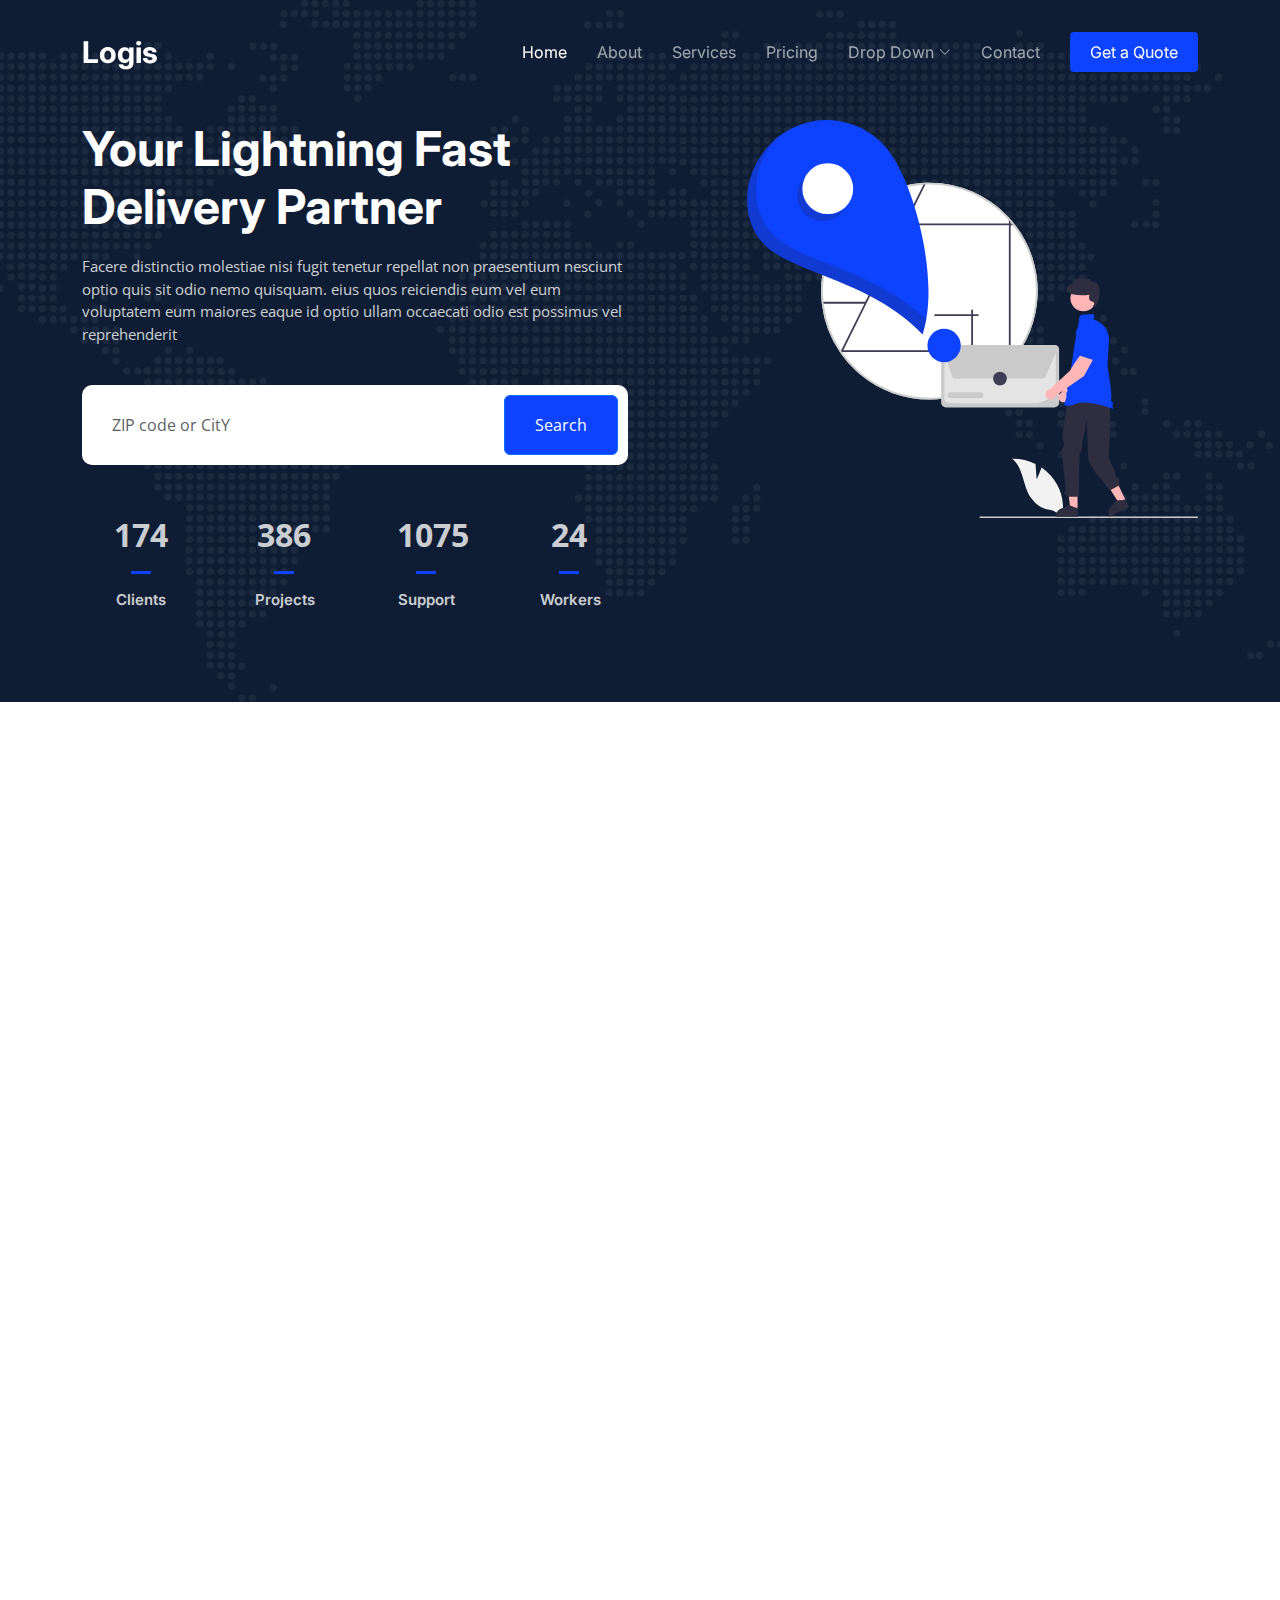
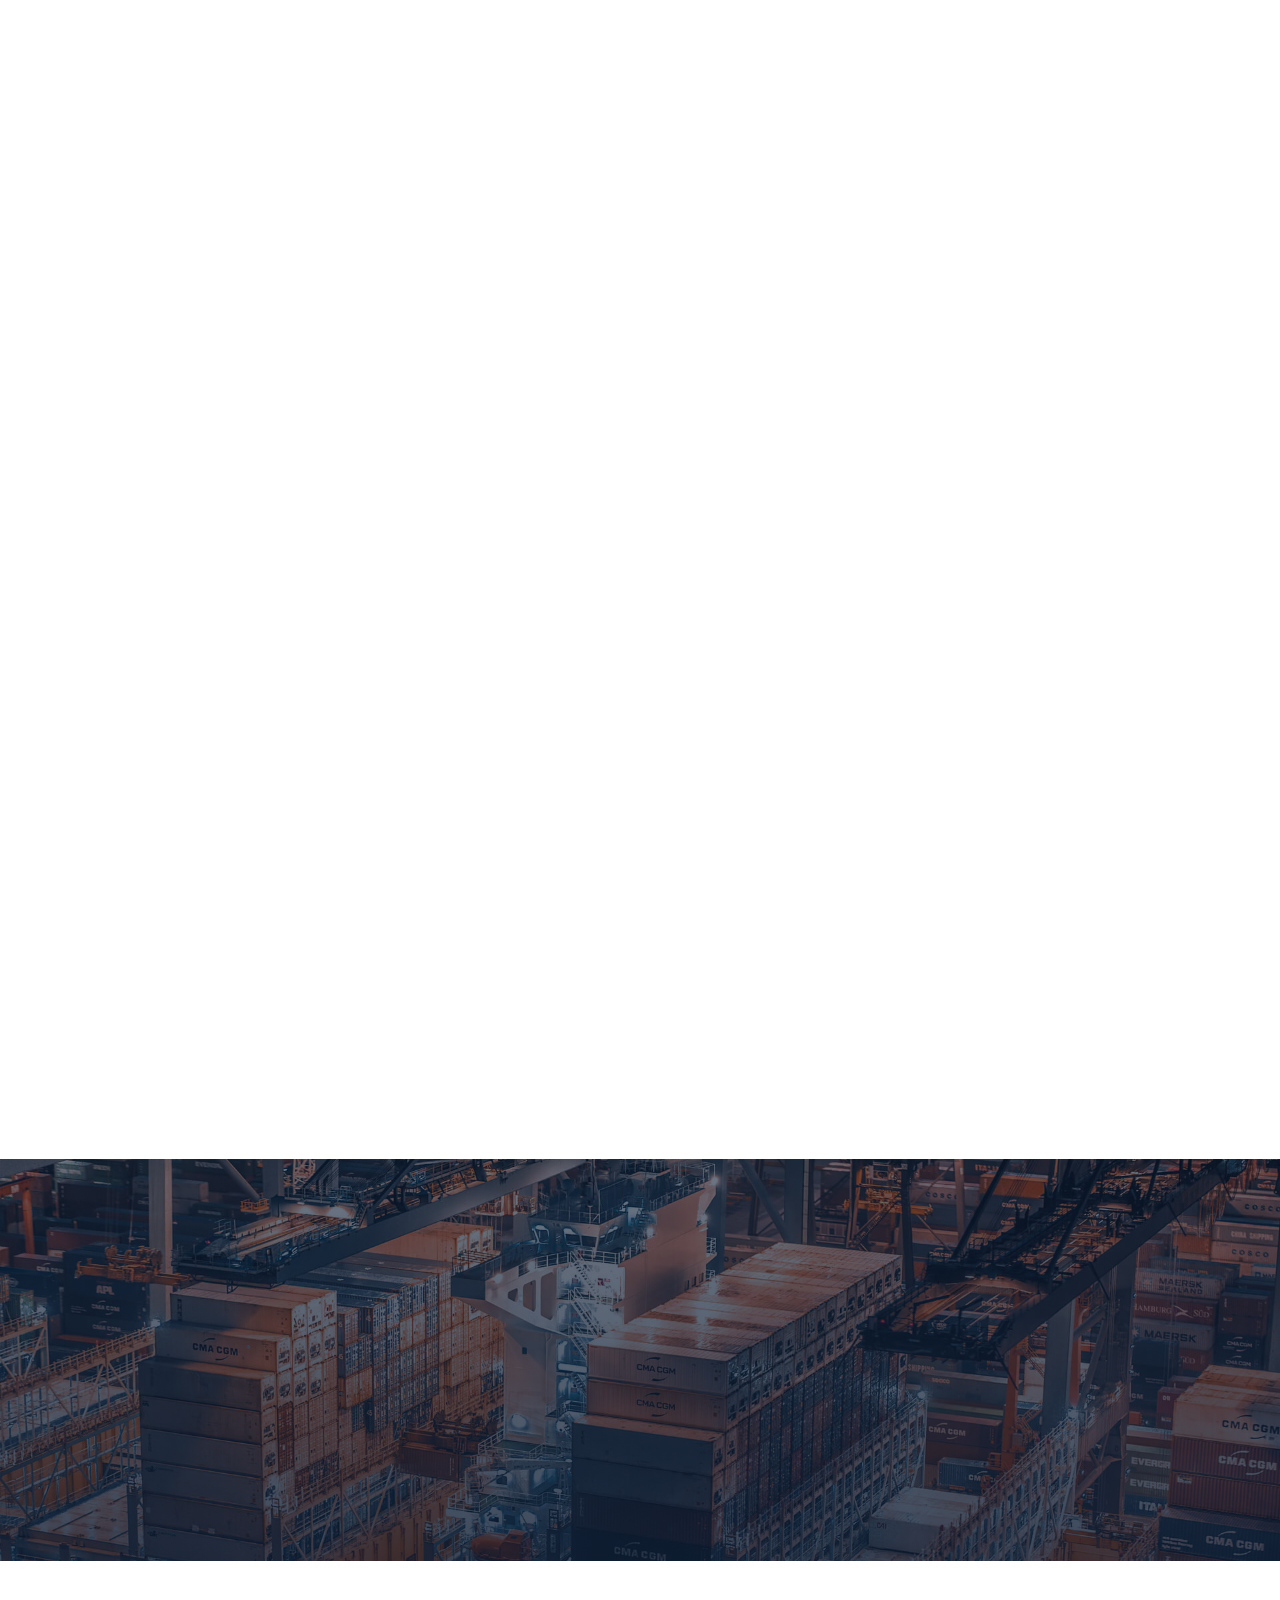
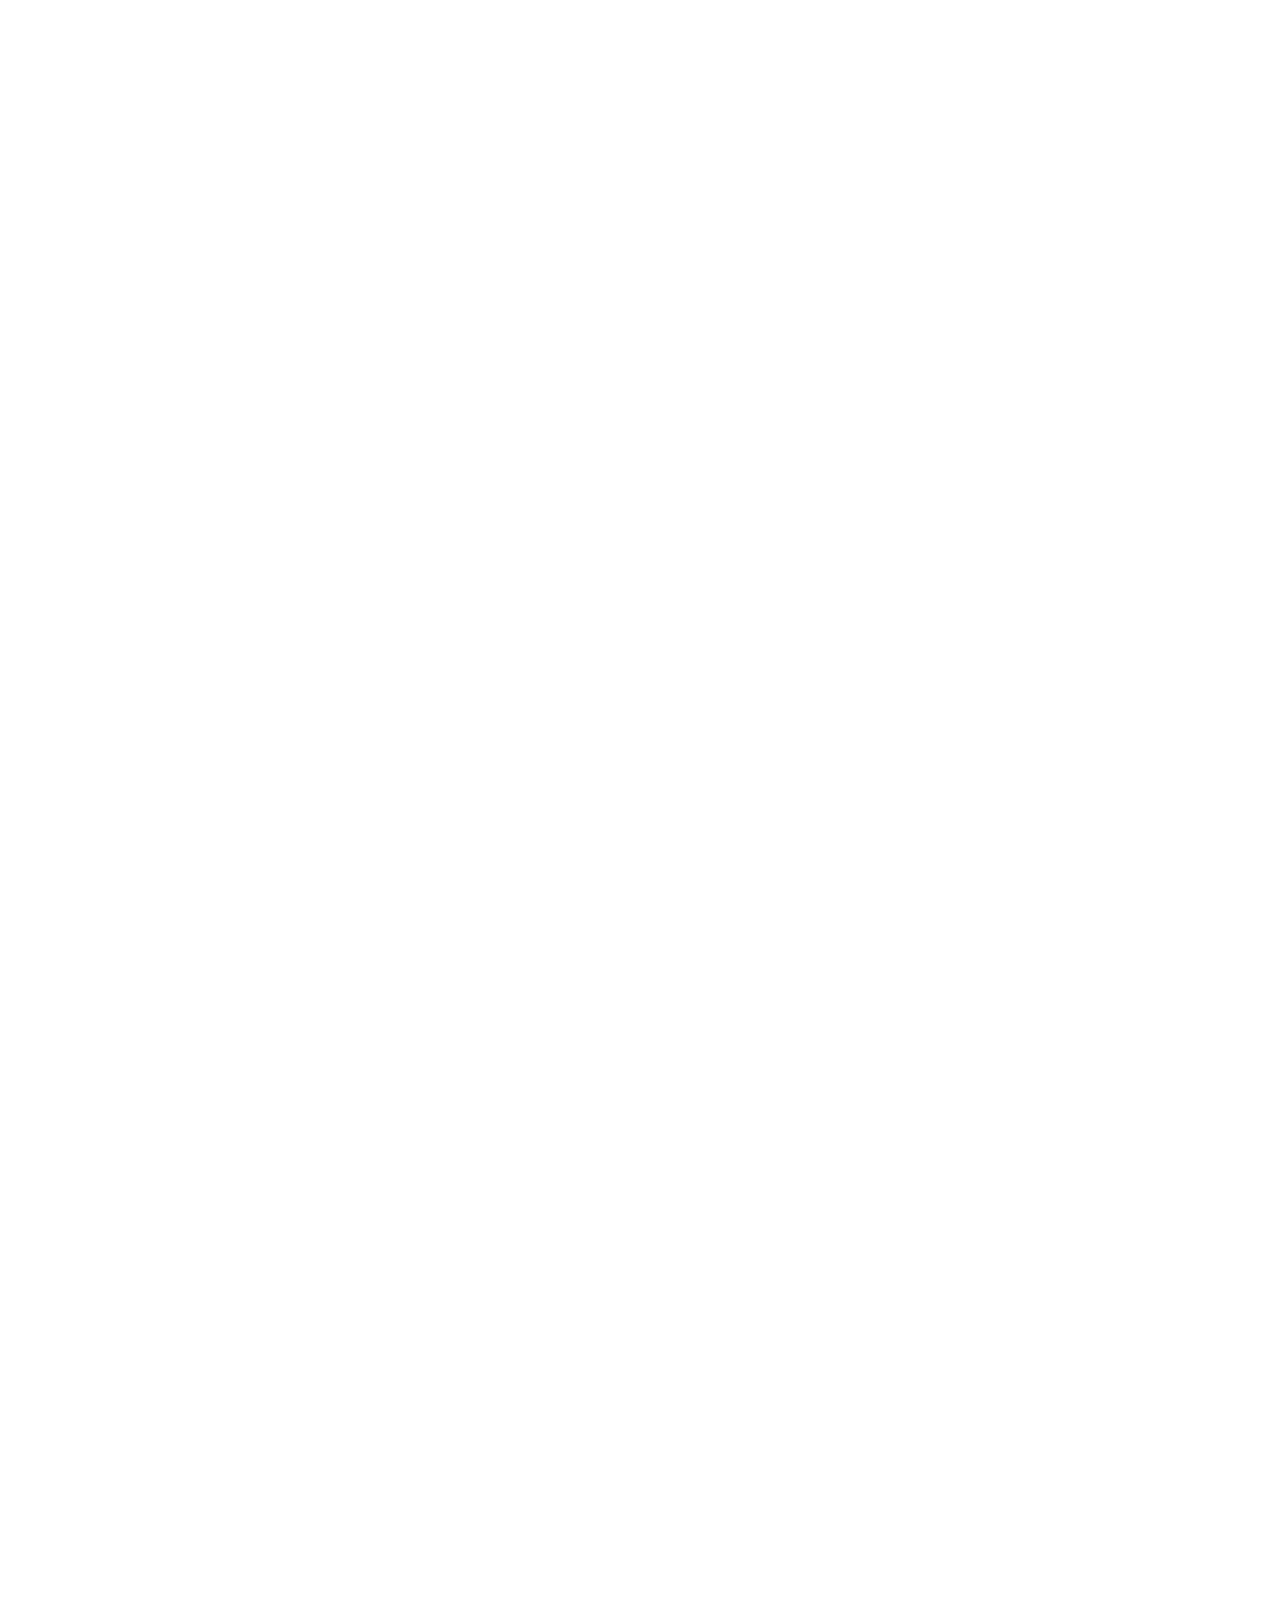
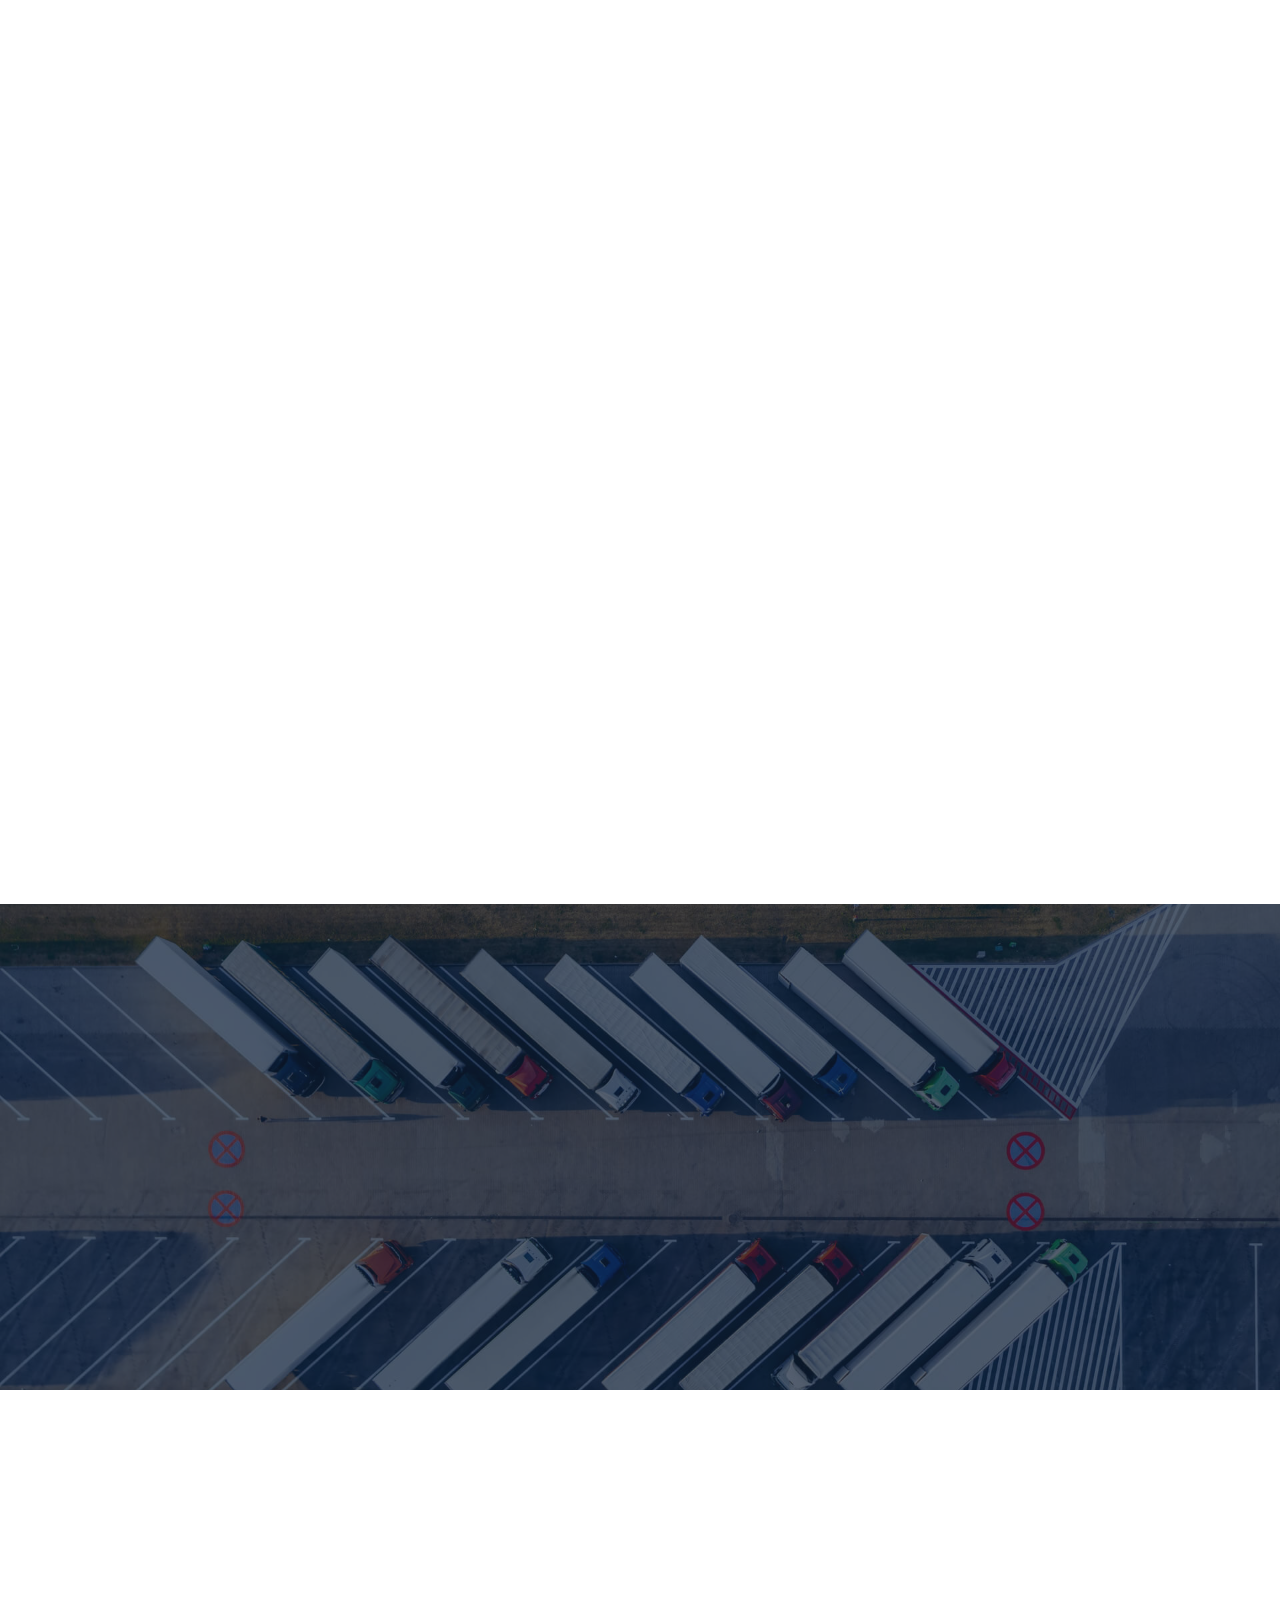
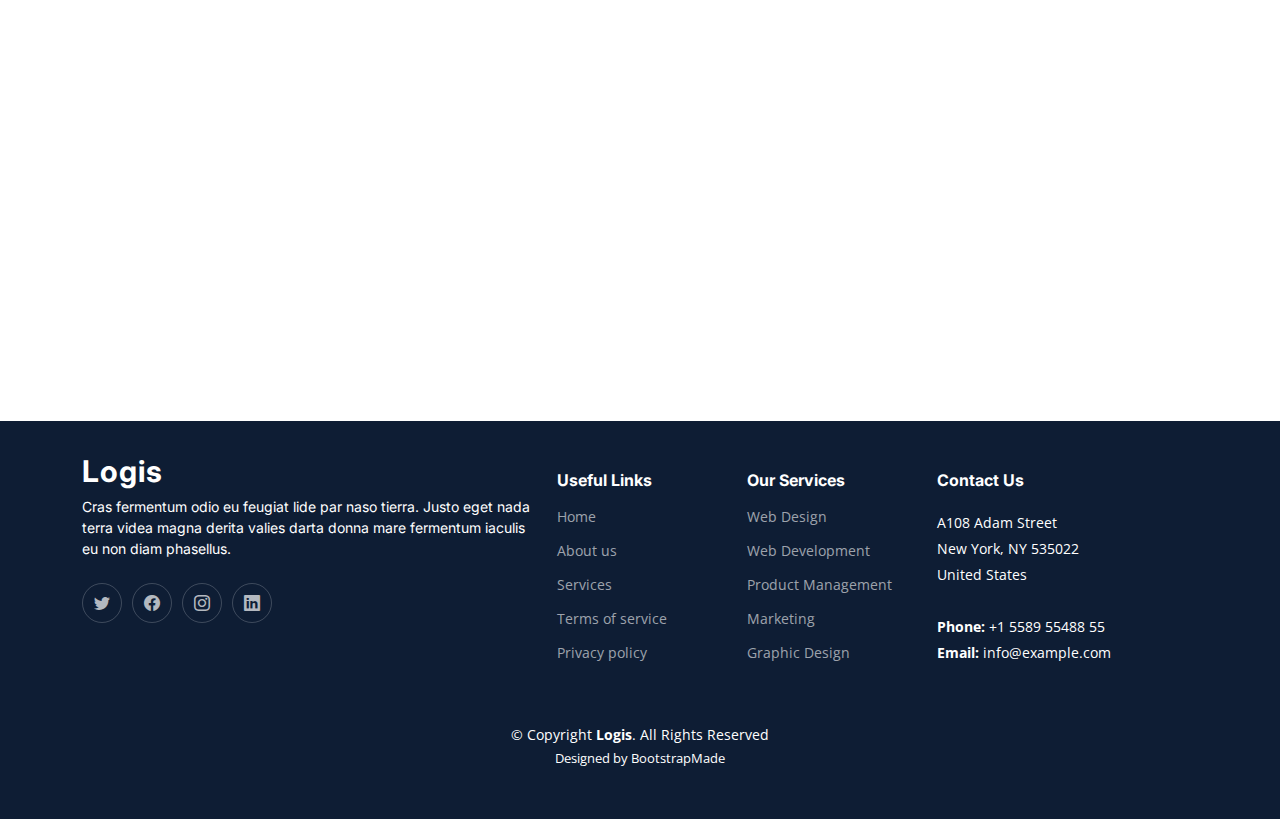
==== index.html @ b13cc626 "Initial commit" ====
<!DOCTYPE html>
<html lang="en">

<head>
  <meta charset="utf-8">
  <meta content="width=device-width, initial-scale=1.0" name="viewport">

  <title>Logis Bootstrap Template - Index</title>
  <meta content="" name="description">
  <meta content="" name="keywords">

  <!-- Favicons -->
  <link href="assets/img/favicon.png" rel="icon">
  <link href="assets/img/apple-touch-icon.png" rel="apple-touch-icon">

  <!-- Google Fonts -->
  <link rel="preconnect" href="https://fonts.googleapis.com">
  <link rel="preconnect" href="https://fonts.gstatic.com" crossorigin>
  <link href="https://fonts.googleapis.com/css2?family=Open+Sans:ital,wght@0,300;0,400;0,500;0,600;0,700;1,300;1,400;1,600;1,700&family=Poppins:ital,wght@0,300;0,400;0,500;0,600;0,700;1,300;1,400;1,500;1,600;1,700&family=Inter:ital,wght@0,300;0,400;0,500;0,600;0,700;1,300;1,400;1,500;1,600;1,700&display=swap" rel="stylesheet">

  <!-- Vendor CSS Files -->
  <link href="assets/vendor/bootstrap/css/bootstrap.min.css" rel="stylesheet">
  <link href="assets/vendor/bootstrap-icons/bootstrap-icons.css" rel="stylesheet">
  <link href="assets/vendor/fontawesome-free/css/all.min.css" rel="stylesheet">
  <link href="assets/vendor/glightbox/css/glightbox.min.css" rel="stylesheet">
  <link href="assets/vendor/swiper/swiper-bundle.min.css" rel="stylesheet">
  <link href="assets/vendor/aos/aos.css" rel="stylesheet">

  <!-- Template Main CSS File -->
  <link href="assets/css/main.css" rel="stylesheet">

  <!-- =======================================================
  * Template Name: Logis
  * Updated: May 30 2023 with Bootstrap v5.3.0
  * Template URL: https://bootstrapmade.com/logis-bootstrap-logistics-website-template/
  * Author: BootstrapMade.com
  * License: https://bootstrapmade.com/license/
  ======================================================== -->
</head>

<body>

  <!-- ======= Header ======= -->
  <header id="header" class="header d-flex align-items-center fixed-top">
    <div class="container-fluid container-xl d-flex align-items-center justify-content-between">

      <a href="index.html" class="logo d-flex align-items-center">
        <!-- Uncomment the line below if you also wish to use an image logo -->
        <!-- <img src="assets/img/logo.png" alt=""> -->
        <h1>Logis</h1>
      </a>

      <i class="mobile-nav-toggle mobile-nav-show bi bi-list"></i>
      <i class="mobile-nav-toggle mobile-nav-hide d-none bi bi-x"></i>
      <nav id="navbar" class="navbar">
        <ul>
          <li><a href="index.html" class="active">Home</a></li>
          <li><a href="about.html">About</a></li>
          <li><a href="services.html">Services</a></li>
          <li><a href="pricing.html">Pricing</a></li>
          <li class="dropdown"><a href="#"><span>Drop Down</span> <i class="bi bi-chevron-down dropdown-indicator"></i></a>
            <ul>
              <li><a href="#">Drop Down 1</a></li>
              <li class="dropdown"><a href="#"><span>Deep Drop Down</span> <i class="bi bi-chevron-down dropdown-indicator"></i></a>
                <ul>
                  <li><a href="#">Deep Drop Down 1</a></li>
                  <li><a href="#">Deep Drop Down 2</a></li>
                  <li><a href="#">Deep Drop Down 3</a></li>
                  <li><a href="#">Deep Drop Down 4</a></li>
                  <li><a href="#">Deep Drop Down 5</a></li>
                </ul>
              </li>
              <li><a href="#">Drop Down 2</a></li>
              <li><a href="#">Drop Down 3</a></li>
              <li><a href="#">Drop Down 4</a></li>
            </ul>
          </li>
          <li><a href="contact.html">Contact</a></li>
          <li><a class="get-a-quote" href="get-a-quote.html">Get a Quote</a></li>
        </ul>
      </nav><!-- .navbar -->

    </div>
  </header><!-- End Header -->
  <!-- End Header -->

  <!-- ======= Hero Section ======= -->
  <section id="hero" class="hero d-flex align-items-center">
    <div class="container">
      <div class="row gy-4 d-flex justify-content-between">
        <div class="col-lg-6 order-2 order-lg-1 d-flex flex-column justify-content-center">
          <h2 data-aos="fade-up">Your Lightning Fast Delivery Partner</h2>
          <p data-aos="fade-up" data-aos-delay="100">Facere distinctio molestiae nisi fugit tenetur repellat non praesentium nesciunt optio quis sit odio nemo quisquam. eius quos reiciendis eum vel eum voluptatem eum maiores eaque id optio ullam occaecati odio est possimus vel reprehenderit</p>

          <form action="#" class="form-search d-flex align-items-stretch mb-3" data-aos="fade-up" data-aos-delay="200">
            <input type="text" class="form-control" placeholder="ZIP code or CitY">
            <button type="submit" class="btn btn-primary">Search</button>
          </form>

          <div class="row gy-4" data-aos="fade-up" data-aos-delay="400">

            <div class="col-lg-3 col-6">
              <div class="stats-item text-center w-100 h-100">
                <span data-purecounter-start="0" data-purecounter-end="232" data-purecounter-duration="1" class="purecounter"></span>
                <p>Clients</p>
              </div>
            </div><!-- End Stats Item -->

            <div class="col-lg-3 col-6">
              <div class="stats-item text-center w-100 h-100">
                <span data-purecounter-start="0" data-purecounter-end="521" data-purecounter-duration="1" class="purecounter"></span>
                <p>Projects</p>
              </div>
            </div><!-- End Stats Item -->

            <div class="col-lg-3 col-6">
              <div class="stats-item text-center w-100 h-100">
                <span data-purecounter-start="0" data-purecounter-end="1453" data-purecounter-duration="1" class="purecounter"></span>
                <p>Support</p>
              </div>
            </div><!-- End Stats Item -->

            <div class="col-lg-3 col-6">
              <div class="stats-item text-center w-100 h-100">
                <span data-purecounter-start="0" data-purecounter-end="32" data-purecounter-duration="1" class="purecounter"></span>
                <p>Workers</p>
              </div>
            </div><!-- End Stats Item -->

          </div>
        </div>

        <div class="col-lg-5 order-1 order-lg-2 hero-img" data-aos="zoom-out">
          <img src="assets/img/hero-img.svg" class="img-fluid mb-3 mb-lg-0" alt="">
        </div>

      </div>
    </div>
  </section><!-- End Hero Section -->

  <main id="main">

    <!-- ======= Featured Services Section ======= -->
    <section id="featured-services" class="featured-services">
      <div class="container">

        <div class="row gy-4">

          <div class="col-lg-4 col-md-6 service-item d-flex" data-aos="fade-up">
            <div class="icon flex-shrink-0"><i class="fa-solid fa-cart-flatbed"></i></div>
            <div>
              <h4 class="title">Lorem Ipsum</h4>
              <p class="description">Voluptatum deleniti atque corrupti quos dolores et quas molestias excepturi sint occaecati cupiditate non provident</p>
              <a href="service-details.html" class="readmore stretched-link"><span>Learn More</span><i class="bi bi-arrow-right"></i></a>
            </div>
          </div>
          <!-- End Service Item -->

          <div class="col-lg-4 col-md-6 service-item d-flex" data-aos="fade-up" data-aos-delay="100">
            <div class="icon flex-shrink-0"><i class="fa-solid fa-truck"></i></div>
            <div>
              <h4 class="title">Dolor Sitema</h4>
              <p class="description">Minim veniam, quis nostrud exercitation ullamco laboris nisi ut aliquip ex ea commodo consequat tarad limino ata</p>
              <a href="service-details.html" class="readmore stretched-link"><span>Learn More</span><i class="bi bi-arrow-right"></i></a>
            </div>
          </div><!-- End Service Item -->

          <div class="col-lg-4 col-md-6 service-item d-flex" data-aos="fade-up" data-aos-delay="200">
            <div class="icon flex-shrink-0"><i class="fa-solid fa-truck-ramp-box"></i></div>
            <div>
              <h4 class="title">Sed ut perspiciatis</h4>
              <p class="description">Duis aute irure dolor in reprehenderit in voluptate velit esse cillum dolore eu fugiat nulla pariatur</p>
              <a href="service-details.html" class="readmore stretched-link"><span>Learn More</span><i class="bi bi-arrow-right"></i></a>
            </div>
          </div><!-- End Service Item -->

        </div>

      </div>
    </section><!-- End Featured Services Section -->

    <!-- ======= About Us Section ======= -->
    <section id="about" class="about pt-0">
      <div class="container" data-aos="fade-up">

        <div class="row gy-4">
          <div class="col-lg-6 position-relative align-self-start order-lg-last order-first">
            <img src="assets/img/about.jpg" class="img-fluid" alt="">
            <a href="https://www.youtube.com/watch?v=LXb3EKWsInQ" class="glightbox play-btn"></a>
          </div>
          <div class="col-lg-6 content order-last  order-lg-first">
            <h3>About Us</h3>
            <p>
              Dolor iure expedita id fuga asperiores qui sunt consequatur minima. Quidem voluptas deleniti. Sit quia molestiae quia quas qui magnam itaque veritatis dolores. Corrupti totam ut eius incidunt reiciendis veritatis asperiores placeat.
            </p>
            <ul>
              <li data-aos="fade-up" data-aos-delay="100">
                <i class="bi bi-diagram-3"></i>
                <div>
                  <h5>Ullamco laboris nisi ut aliquip consequat</h5>
                  <p>Magni facilis facilis repellendus cum excepturi quaerat praesentium libre trade</p>
                </div>
              </li>
              <li data-aos="fade-up" data-aos-delay="200">
                <i class="bi bi-fullscreen-exit"></i>
                <div>
                  <h5>Magnam soluta odio exercitationem reprehenderi</h5>
                  <p>Quo totam dolorum at pariatur aut distinctio dolorum laudantium illo direna pasata redi</p>
                </div>
              </li>
              <li data-aos="fade-up" data-aos-delay="300">
                <i class="bi bi-broadcast"></i>
                <div>
                  <h5>Voluptatem et qui exercitationem</h5>
                  <p>Et velit et eos maiores est tempora et quos dolorem autem tempora incidunt maxime veniam</p>
                </div>
              </li>
            </ul>
          </div>
        </div>

      </div>
    </section><!-- End About Us Section -->

    <!-- ======= Services Section ======= -->
    <section id="service" class="services pt-0">
      <div class="container" data-aos="fade-up">

        <div class="section-header">
          <span>Our Services</span>
          <h2>Our Services</h2>

        </div>

        <div class="row gy-4">

          <div class="col-lg-4 col-md-6" data-aos="fade-up" data-aos-delay="100">
            <div class="card">
              <div class="card-img">
                <img src="assets/img/storage-service.jpg" alt="" class="img-fluid">
              </div>
              <h3><a href="service-details.html" class="stretched-link">Storage</a></h3>
              <p>Cumque eos in qui numquam. Aut aspernatur perferendis sed atque quia voluptas quisquam repellendus temporibus itaqueofficiis odit</p>
            </div>
          </div><!-- End Card Item -->

          <div class="col-lg-4 col-md-6" data-aos="fade-up" data-aos-delay="200">
            <div class="card">
              <div class="card-img">
                <img src="assets/img/logistics-service.jpg" alt="" class="img-fluid">
              </div>
              <h3><a href="service-details.html" class="stretched-link">Logistics</a></h3>
              <p>Asperiores provident dolor accusamus pariatur dolore nam id audantium ut et iure incidunt molestiae dolor ipsam ducimus occaecati nisi</p>
            </div>
          </div><!-- End Card Item -->

          <div class="col-lg-4 col-md-6" data-aos="fade-up" data-aos-delay="300">
            <div class="card">
              <div class="card-img">
                <img src="assets/img/cargo-service.jpg" alt="" class="img-fluid">
              </div>
              <h3><a href="service-details.html" class="stretched-link">Cargo</a></h3>
              <p>Dicta quam similique quia architecto eos nisi aut ratione aut ipsum reiciendis sit doloremque oluptatem aut et molestiae ut et nihil</p>
            </div>
          </div><!-- End Card Item -->

          <div class="col-lg-4 col-md-6" data-aos="fade-up" data-aos-delay="400">
            <div class="card">
              <div class="card-img">
                <img src="assets/img/trucking-service.jpg" alt="" class="img-fluid">
              </div>
              <h3><a href="service-details.html" class="stretched-link">Trucking</a></h3>
              <p>Dicta quam similique quia architecto eos nisi aut ratione aut ipsum reiciendis sit doloremque oluptatem aut et molestiae ut et nihil</p>
            </div>
          </div><!-- End Card Item -->

          <div class="col-lg-4 col-md-6" data-aos="fade-up" data-aos-delay="500">
            <div class="card">
              <div class="card-img">
                <img src="assets/img/packaging-service.jpg" alt="" class="img-fluid">
              </div>
              <h3><a href="service-details.html" class="stretched-link">Packaging</a></h3>
              <p>Illo consequuntur quisquam delectus praesentium modi dignissimos facere vel cum onsequuntur maiores beatae consequatur magni voluptates</p>
            </div>
          </div><!-- End Card Item -->

          <div class="col-lg-4 col-md-6" data-aos="fade-up" data-aos-delay="600">
            <div class="card">
              <div class="card-img">
                <img src="assets/img/warehousing-service.jpg" alt="" class="img-fluid">
              </div>
              <h3><a href="service-details.html" class="stretched-link">Warehousing</a></h3>
              <p>Quas assumenda non occaecati molestiae. In aut earum sed natus eatae in vero. Ab modi quisquam aut nostrum unde et qui est non quo nulla</p>
            </div>
          </div><!-- End Card Item -->

        </div>

      </div>
    </section><!-- End Services Section -->

    <!-- ======= Call To Action Section ======= -->
    <section id="call-to-action" class="call-to-action">
      <div class="container" data-aos="zoom-out">

        <div class="row justify-content-center">
          <div class="col-lg-8 text-center">
            <h3>Call To Action</h3>
            <p> Duis aute irure dolor in reprehenderit in voluptate velit esse cillum dolore eu fugiat nulla pariatur. Excepteur sint occaecat cupidatat non proident, sunt in culpa qui officia deserunt mollit anim id est laborum.</p>
            <a class="cta-btn" href="#">Call To Action</a>
          </div>
        </div>

      </div>
    </section><!-- End Call To Action Section -->

    <!-- ======= Features Section ======= -->
    <section id="features" class="features">
      <div class="container">

        <div class="row gy-4 align-items-center features-item" data-aos="fade-up">

          <div class="col-md-5">
            <img src="assets/img/features-1.jpg" class="img-fluid" alt="">
          </div>
          <div class="col-md-7">
            <h3>Voluptatem dignissimos provident quasi corporis voluptates sit assumenda.</h3>
            <p class="fst-italic">
              Lorem ipsum dolor sit amet, consectetur adipiscing elit, sed do eiusmod tempor incididunt ut labore et dolore
              magna aliqua.
            </p>
            <ul>
              <li><i class="bi bi-check"></i> Ullamco laboris nisi ut aliquip ex ea commodo consequat.</li>
              <li><i class="bi bi-check"></i> Duis aute irure dolor in reprehenderit in voluptate velit.</li>
              <li><i class="bi bi-check"></i> Ullam est qui quos consequatur eos accusamus.</li>
            </ul>
          </div>
        </div><!-- Features Item -->

        <div class="row gy-4 align-items-center features-item" data-aos="fade-up">
          <div class="col-md-5 order-1 order-md-2">
            <img src="assets/img/features-2.jpg" class="img-fluid" alt="">
          </div>
          <div class="col-md-7 order-2 order-md-1">
            <h3>Corporis temporibus maiores provident</h3>
            <p class="fst-italic">
              Lorem ipsum dolor sit amet, consectetur adipiscing elit, sed do eiusmod tempor incididunt ut labore et dolore
              magna aliqua.
            </p>
            <p>
              Ullamco laboris nisi ut aliquip ex ea commodo consequat. Duis aute irure dolor in reprehenderit in voluptate
              velit esse cillum dolore eu fugiat nulla pariatur. Excepteur sint occaecat cupidatat non proident, sunt in
              culpa qui officia deserunt mollit anim id est laborum
            </p>
          </div>
        </div><!-- Features Item -->

        <div class="row gy-4 align-items-center features-item" data-aos="fade-up">
          <div class="col-md-5">
            <img src="assets/img/features-3.jpg" class="img-fluid" alt="">
          </div>
          <div class="col-md-7">
            <h3>Sunt consequatur ad ut est nulla consectetur reiciendis animi voluptas</h3>
            <p>Cupiditate placeat cupiditate placeat est ipsam culpa. Delectus quia minima quod. Sunt saepe odit aut quia voluptatem hic voluptas dolor doloremque.</p>
            <ul>
              <li><i class="bi bi-check"></i> Ullamco laboris nisi ut aliquip ex ea commodo consequat.</li>
              <li><i class="bi bi-check"></i> Duis aute irure dolor in reprehenderit in voluptate velit.</li>
              <li><i class="bi bi-check"></i> Facilis ut et voluptatem aperiam. Autem soluta ad fugiat.</li>
            </ul>
          </div>
        </div><!-- Features Item -->

        <div class="row gy-4 align-items-center features-item" data-aos="fade-up">
          <div class="col-md-5 order-1 order-md-2">
            <img src="assets/img/features-4.jpg" class="img-fluid" alt="">
          </div>
          <div class="col-md-7 order-2 order-md-1">
            <h3>Quas et necessitatibus eaque impedit ipsum animi consequatur incidunt in</h3>
            <p class="fst-italic">
              Lorem ipsum dolor sit amet, consectetur adipiscing elit, sed do eiusmod tempor incididunt ut labore et dolore
              magna aliqua.
            </p>
            <p>
              Ullamco laboris nisi ut aliquip ex ea commodo consequat. Duis aute irure dolor in reprehenderit in voluptate
              velit esse cillum dolore eu fugiat nulla pariatur. Excepteur sint occaecat cupidatat non proident, sunt in
              culpa qui officia deserunt mollit anim id est laborum
            </p>
          </div>
        </div><!-- Features Item -->

      </div>
    </section><!-- End Features Section -->

    <!-- ======= Pricing Section ======= -->
    <section id="pricing" class="pricing pt-0">
      <div class="container" data-aos="fade-up">

        <div class="section-header">
          <span>Pricing</span>
          <h2>Pricing</h2>

        </div>

        <div class="row gy-4">

          <div class="col-lg-4" data-aos="fade-up" data-aos-delay="100">
            <div class="pricing-item">
              <h3>Free Plan</h3>
              <h4><sup>$</sup>0<span> / month</span></h4>
              <ul>
                <li><i class="bi bi-check"></i> Quam adipiscing vitae proin</li>
                <li><i class="bi bi-check"></i> Nec feugiat nisl pretium</li>
                <li><i class="bi bi-check"></i> Nulla at volutpat diam uteera</li>
                <li class="na"><i class="bi bi-x"></i> <span>Pharetra massa massa ultricies</span></li>
                <li class="na"><i class="bi bi-x"></i> <span>Massa ultricies mi quis hendrerit</span></li>
              </ul>
              <a href="#" class="buy-btn">Buy Now</a>
            </div>
          </div><!-- End Pricing Item -->

          <div class="col-lg-4" data-aos="fade-up" data-aos-delay="200">
            <div class="pricing-item featured">
              <h3>Business Plan</h3>
              <h4><sup>$</sup>29<span> / month</span></h4>
              <ul>
                <li><i class="bi bi-check"></i> Quam adipiscing vitae proin</li>
                <li><i class="bi bi-check"></i> Nec feugiat nisl pretium</li>
                <li><i class="bi bi-check"></i> Nulla at volutpat diam uteera</li>
                <li><i class="bi bi-check"></i> Pharetra massa massa ultricies</li>
                <li><i class="bi bi-check"></i> Massa ultricies mi quis hendrerit</li>
              </ul>
              <a href="#" class="buy-btn">Buy Now</a>
            </div>
          </div><!-- End Pricing Item -->

          <div class="col-lg-4" data-aos="fade-up" data-aos-delay="300">
            <div class="pricing-item">
              <h3>Developer Plan</h3>
              <h4><sup>$</sup>49<span> / month</span></h4>
              <ul>
                <li><i class="bi bi-check"></i> Quam adipiscing vitae proin</li>
                <li><i class="bi bi-check"></i> Nec feugiat nisl pretium</li>
                <li><i class="bi bi-check"></i> Nulla at volutpat diam uteera</li>
                <li><i class="bi bi-check"></i> Pharetra massa massa ultricies</li>
                <li><i class="bi bi-check"></i> Massa ultricies mi quis hendrerit</li>
              </ul>
              <a href="#" class="buy-btn">Buy Now</a>
            </div>
          </div><!-- End Pricing Item -->

        </div>

      </div>
    </section><!-- End Pricing Section -->

    <!-- ======= Testimonials Section ======= -->
    <section id="testimonials" class="testimonials">
      <div class="container">

        <div class="slides-1 swiper" data-aos="fade-up">
          <div class="swiper-wrapper">

            <div class="swiper-slide">
              <div class="testimonial-item">
                <img src="assets/img/testimonials/testimonials-1.jpg" class="testimonial-img" alt="">
                <h3>Saul Goodman</h3>
                <h4>Ceo &amp; Founder</h4>
                <div class="stars">
                  <i class="bi bi-star-fill"></i><i class="bi bi-star-fill"></i><i class="bi bi-star-fill"></i><i class="bi bi-star-fill"></i><i class="bi bi-star-fill"></i>
                </div>
                <p>
                  <i class="bi bi-quote quote-icon-left"></i>
                  Proin iaculis purus consequat sem cure digni ssim donec porttitora entum suscipit rhoncus. Accusantium quam, ultricies eget id, aliquam eget nibh et. Maecen aliquam, risus at semper.
                  <i class="bi bi-quote quote-icon-right"></i>
                </p>
              </div>
            </div><!-- End testimonial item -->

            <div class="swiper-slide">
              <div class="testimonial-item">
                <img src="assets/img/testimonials/testimonials-2.jpg" class="testimonial-img" alt="">
                <h3>Sara Wilsson</h3>
                <h4>Designer</h4>
                <div class="stars">
                  <i class="bi bi-star-fill"></i><i class="bi bi-star-fill"></i><i class="bi bi-star-fill"></i><i class="bi bi-star-fill"></i><i class="bi bi-star-fill"></i>
                </div>
                <p>
                  <i class="bi bi-quote quote-icon-left"></i>
                  Export tempor illum tamen malis malis eram quae irure esse labore quem cillum quid cillum eram malis quorum velit fore eram velit sunt aliqua noster fugiat irure amet legam anim culpa.
                  <i class="bi bi-quote quote-icon-right"></i>
                </p>
              </div>
            </div><!-- End testimonial item -->

            <div class="swiper-slide">
              <div class="testimonial-item">
                <img src="assets/img/testimonials/testimonials-3.jpg" class="testimonial-img" alt="">
                <h3>Jena Karlis</h3>
                <h4>Store Owner</h4>
                <div class="stars">
                  <i class="bi bi-star-fill"></i><i class="bi bi-star-fill"></i><i class="bi bi-star-fill"></i><i class="bi bi-star-fill"></i><i class="bi bi-star-fill"></i>
                </div>
                <p>
                  <i class="bi bi-quote quote-icon-left"></i>
                  Enim nisi quem export duis labore cillum quae magna enim sint quorum nulla quem veniam duis minim tempor labore quem eram duis noster aute amet eram fore quis sint minim.
                  <i class="bi bi-quote quote-icon-right"></i>
                </p>
              </div>
            </div><!-- End testimonial item -->

            <div class="swiper-slide">
              <div class="testimonial-item">
                <img src="assets/img/testimonials/testimonials-4.jpg" class="testimonial-img" alt="">
                <h3>Matt Brandon</h3>
                <h4>Freelancer</h4>
                <div class="stars">
                  <i class="bi bi-star-fill"></i><i class="bi bi-star-fill"></i><i class="bi bi-star-fill"></i><i class="bi bi-star-fill"></i><i class="bi bi-star-fill"></i>
                </div>
                <p>
                  <i class="bi bi-quote quote-icon-left"></i>
                  Fugiat enim eram quae cillum dolore dolor amet nulla culpa multos export minim fugiat minim velit minim dolor enim duis veniam ipsum anim magna sunt elit fore quem dolore labore illum veniam.
                  <i class="bi bi-quote quote-icon-right"></i>
                </p>
              </div>
            </div><!-- End testimonial item -->

            <div class="swiper-slide">
              <div class="testimonial-item">
                <img src="assets/img/testimonials/testimonials-5.jpg" class="testimonial-img" alt="">
                <h3>John Larson</h3>
                <h4>Entrepreneur</h4>
                <div class="stars">
                  <i class="bi bi-star-fill"></i><i class="bi bi-star-fill"></i><i class="bi bi-star-fill"></i><i class="bi bi-star-fill"></i><i class="bi bi-star-fill"></i>
                </div>
                <p>
                  <i class="bi bi-quote quote-icon-left"></i>
                  Quis quorum aliqua sint quem legam fore sunt eram irure aliqua veniam tempor noster veniam enim culpa labore duis sunt culpa nulla illum cillum fugiat legam esse veniam culpa fore nisi cillum quid.
                  <i class="bi bi-quote quote-icon-right"></i>
                </p>
              </div>
            </div><!-- End testimonial item -->

          </div>
          <div class="swiper-pagination"></div>
        </div>

      </div>
    </section><!-- End Testimonials Section -->

    <!-- ======= Frequently Asked Questions Section ======= -->
    <section id="faq" class="faq">
      <div class="container" data-aos="fade-up">

        <div class="section-header">
          <span>Frequently Asked Questions</span>
          <h2>Frequently Asked Questions</h2>

        </div>

        <div class="row justify-content-center" data-aos="fade-up" data-aos-delay="200">
          <div class="col-lg-10">

            <div class="accordion accordion-flush" id="faqlist">

              <div class="accordion-item">
                <h3 class="accordion-header">
                  <button class="accordion-button collapsed" type="button" data-bs-toggle="collapse" data-bs-target="#faq-content-1">
                    <i class="bi bi-question-circle question-icon"></i>
                    Non consectetur a erat nam at lectus urna duis?
                  </button>
                </h3>
                <div id="faq-content-1" class="accordion-collapse collapse" data-bs-parent="#faqlist">
                  <div class="accordion-body">
                    Feugiat pretium nibh ipsum consequat. Tempus iaculis urna id volutpat lacus laoreet non curabitur gravida. Venenatis lectus magna fringilla urna porttitor rhoncus dolor purus non.
                  </div>
                </div>
              </div><!-- # Faq item-->

              <div class="accordion-item">
                <h3 class="accordion-header">
                  <button class="accordion-button collapsed" type="button" data-bs-toggle="collapse" data-bs-target="#faq-content-2">
                    <i class="bi bi-question-circle question-icon"></i>
                    Feugiat scelerisque varius morbi enim nunc faucibus a pellentesque?
                  </button>
                </h3>
                <div id="faq-content-2" class="accordion-collapse collapse" data-bs-parent="#faqlist">
                  <div class="accordion-body">
                    Dolor sit amet consectetur adipiscing elit pellentesque habitant morbi. Id interdum velit laoreet id donec ultrices. Fringilla phasellus faucibus scelerisque eleifend donec pretium. Est pellentesque elit ullamcorper dignissim. Mauris ultrices eros in cursus turpis massa tincidunt dui.
                  </div>
                </div>
              </div><!-- # Faq item-->

              <div class="accordion-item">
                <h3 class="accordion-header">
                  <button class="accordion-button collapsed" type="button" data-bs-toggle="collapse" data-bs-target="#faq-content-3">
                    <i class="bi bi-question-circle question-icon"></i>
                    Dolor sit amet consectetur adipiscing elit pellentesque habitant morbi?
                  </button>
                </h3>
                <div id="faq-content-3" class="accordion-collapse collapse" data-bs-parent="#faqlist">
                  <div class="accordion-body">
                    Eleifend mi in nulla posuere sollicitudin aliquam ultrices sagittis orci. Faucibus pulvinar elementum integer enim. Sem nulla pharetra diam sit amet nisl suscipit. Rutrum tellus pellentesque eu tincidunt. Lectus urna duis convallis convallis tellus. Urna molestie at elementum eu facilisis sed odio morbi quis
                  </div>
                </div>
              </div><!-- # Faq item-->

              <div class="accordion-item">
                <h3 class="accordion-header">
                  <button class="accordion-button collapsed" type="button" data-bs-toggle="collapse" data-bs-target="#faq-content-4">
                    <i class="bi bi-question-circle question-icon"></i>
                    Ac odio tempor orci dapibus. Aliquam eleifend mi in nulla?
                  </button>
                </h3>
                <div id="faq-content-4" class="accordion-collapse collapse" data-bs-parent="#faqlist">
                  <div class="accordion-body">
                    <i class="bi bi-question-circle question-icon"></i>
                    Dolor sit amet consectetur adipiscing elit pellentesque habitant morbi. Id interdum velit laoreet id donec ultrices. Fringilla phasellus faucibus scelerisque eleifend donec pretium. Est pellentesque elit ullamcorper dignissim. Mauris ultrices eros in cursus turpis massa tincidunt dui.
                  </div>
                </div>
              </div><!-- # Faq item-->

              <div class="accordion-item">
                <h3 class="accordion-header">
                  <button class="accordion-button collapsed" type="button" data-bs-toggle="collapse" data-bs-target="#faq-content-5">
                    <i class="bi bi-question-circle question-icon"></i>
                    Tempus quam pellentesque nec nam aliquam sem et tortor consequat?
                  </button>
                </h3>
                <div id="faq-content-5" class="accordion-collapse collapse" data-bs-parent="#faqlist">
                  <div class="accordion-body">
                    Molestie a iaculis at erat pellentesque adipiscing commodo. Dignissim suspendisse in est ante in. Nunc vel risus commodo viverra maecenas accumsan. Sit amet nisl suscipit adipiscing bibendum est. Purus gravida quis blandit turpis cursus in
                  </div>
                </div>
              </div><!-- # Faq item-->

            </div>

          </div>
        </div>

      </div>
    </section><!-- End Frequently Asked Questions Section -->

  </main><!-- End #main -->

  <!-- ======= Footer ======= -->
  <footer id="footer" class="footer">

    <div class="container">
      <div class="row gy-4">
        <div class="col-lg-5 col-md-12 footer-info">
          <a href="index.html" class="logo d-flex align-items-center">
            <span>Logis</span>
          </a>
          <p>Cras fermentum odio eu feugiat lide par naso tierra. Justo eget nada terra videa magna derita valies darta donna mare fermentum iaculis eu non diam phasellus.</p>
          <div class="social-links d-flex mt-4">
            <a href="#" class="twitter"><i class="bi bi-twitter"></i></a>
            <a href="#" class="facebook"><i class="bi bi-facebook"></i></a>
            <a href="#" class="instagram"><i class="bi bi-instagram"></i></a>
            <a href="#" class="linkedin"><i class="bi bi-linkedin"></i></a>
          </div>
        </div>

        <div class="col-lg-2 col-6 footer-links">
          <h4>Useful Links</h4>
          <ul>
            <li><a href="#">Home</a></li>
            <li><a href="#">About us</a></li>
            <li><a href="#">Services</a></li>
            <li><a href="#">Terms of service</a></li>
            <li><a href="#">Privacy policy</a></li>
          </ul>
        </div>

        <div class="col-lg-2 col-6 footer-links">
          <h4>Our Services</h4>
          <ul>
            <li><a href="#">Web Design</a></li>
            <li><a href="#">Web Development</a></li>
            <li><a href="#">Product Management</a></li>
            <li><a href="#">Marketing</a></li>
            <li><a href="#">Graphic Design</a></li>
          </ul>
        </div>

        <div class="col-lg-3 col-md-12 footer-contact text-center text-md-start">
          <h4>Contact Us</h4>
          <p>
            A108 Adam Street <br>
            New York, NY 535022<br>
            United States <br><br>
            <strong>Phone:</strong> +1 5589 55488 55<br>
            <strong>Email:</strong> info@example.com<br>
          </p>

        </div>

      </div>
    </div>

    <div class="container mt-4">
      <div class="copyright">
        &copy; Copyright <strong><span>Logis</span></strong>. All Rights Reserved
      </div>
      <div class="credits">
        <!-- All the links in the footer should remain intact. -->
        <!-- You can delete the links only if you purchased the pro version. -->
        <!-- Licensing information: https://bootstrapmade.com/license/ -->
        <!-- Purchase the pro version with working PHP/AJAX contact form: https://bootstrapmade.com/logis-bootstrap-logistics-website-template/ -->
        Designed by <a href="https://bootstrapmade.com/">BootstrapMade</a>
      </div>
    </div>

  </footer><!-- End Footer -->
  <!-- End Footer -->

  <a href="#" class="scroll-top d-flex align-items-center justify-content-center"><i class="bi bi-arrow-up-short"></i></a>

  <div id="preloader"></div>

  <!-- Vendor JS Files -->
  <script src="assets/vendor/bootstrap/js/bootstrap.bundle.min.js"></script>
  <script src="assets/vendor/purecounter/purecounter_vanilla.js"></script>
  <script src="assets/vendor/glightbox/js/glightbox.min.js"></script>
  <script src="assets/vendor/swiper/swiper-bundle.min.js"></script>
  <script src="assets/vendor/aos/aos.js"></script>
  <script src="assets/vendor/php-email-form/validate.js"></script>

  <!-- Template Main JS File -->
  <script src="assets/js/main.js"></script>

</body>

</html>
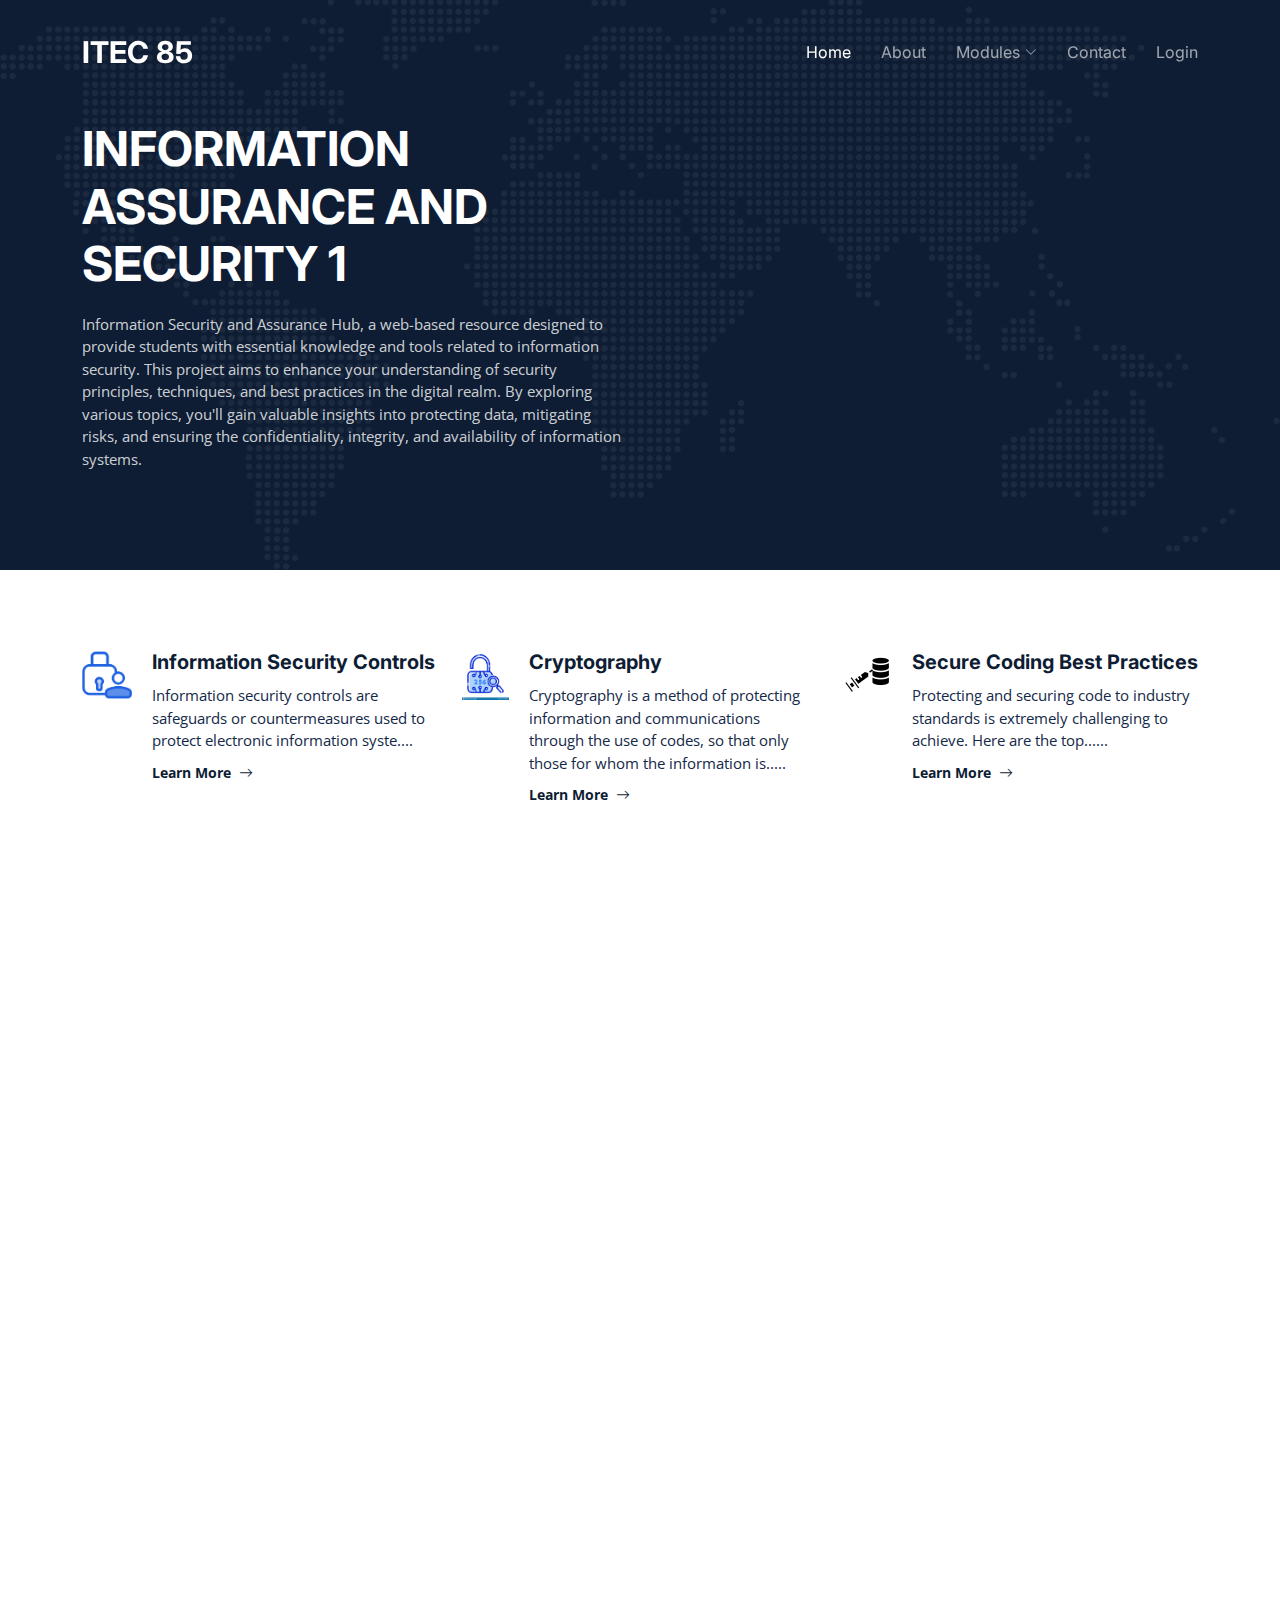
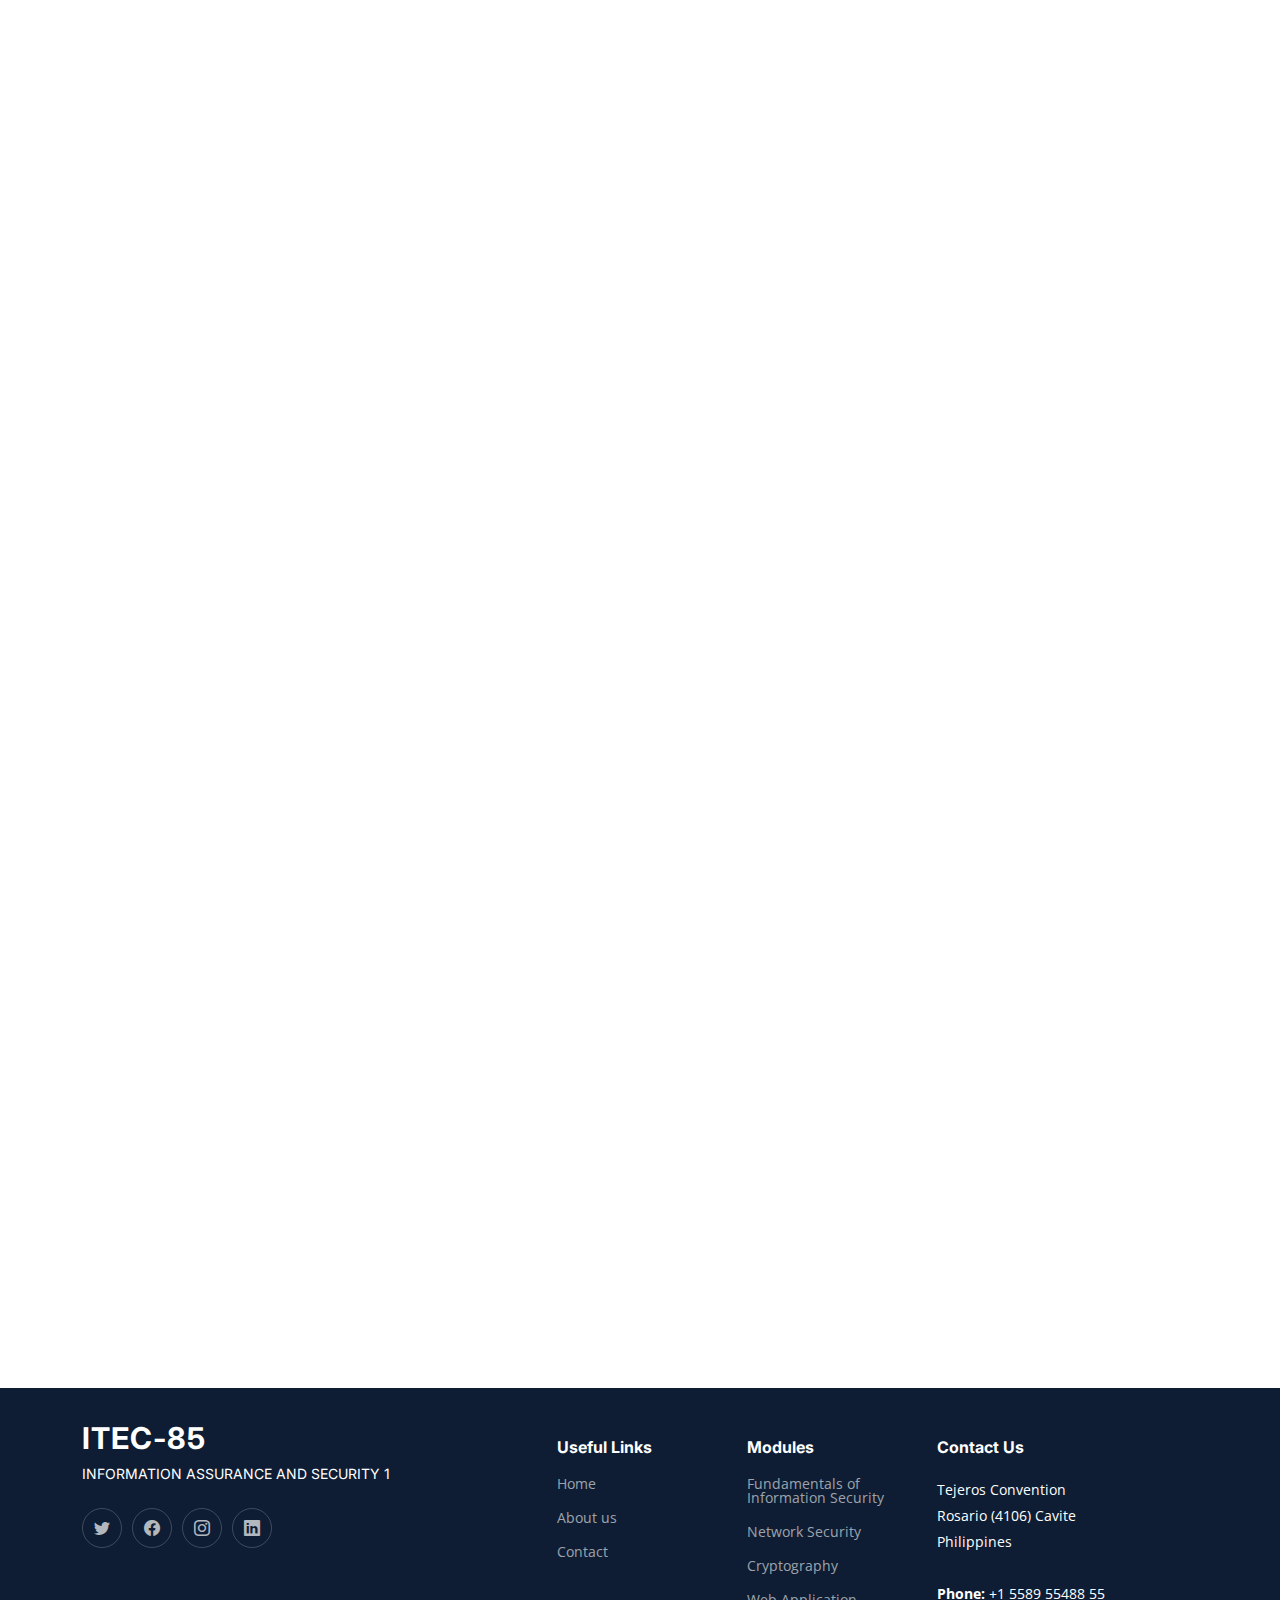
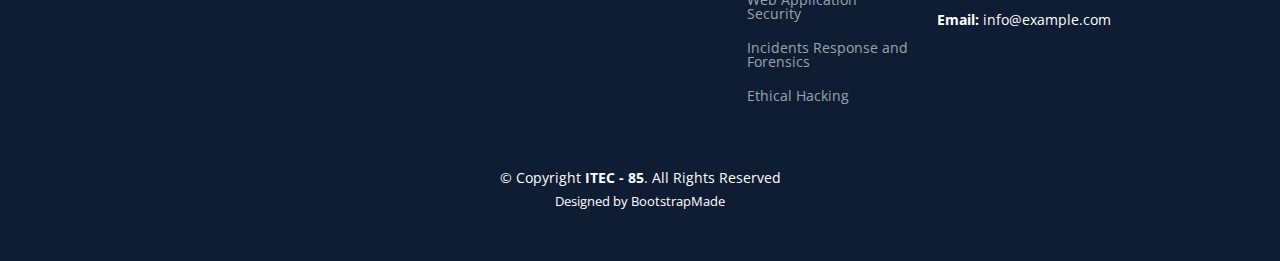
==== commit def96b6d: "change landing to index" ====
--- a/index.html
+++ b/index.html
@@ -1,734 +1,559 @@
 <!DOCTYPE html>
 <html lang="en">
-
-<head>
-  <meta charset="utf-8">
-  <meta content="width=device-width, initial-scale=1.0" name="viewport">
-
-  <title>Logis Bootstrap Template - Index</title>
-  <meta content="" name="description">
-  <meta content="" name="keywords">
-
-  <!-- Favicons -->
-  <link href="assets/img/favicon.png" rel="icon">
-  <link href="assets/img/apple-touch-icon.png" rel="apple-touch-icon">
-
-  <!-- Google Fonts -->
-  <link rel="preconnect" href="https://fonts.googleapis.com">
-  <link rel="preconnect" href="https://fonts.gstatic.com" crossorigin>
-  <link href="https://fonts.googleapis.com/css2?family=Open+Sans:ital,wght@0,300;0,400;0,500;0,600;0,700;1,300;1,400;1,600;1,700&family=Poppins:ital,wght@0,300;0,400;0,500;0,600;0,700;1,300;1,400;1,500;1,600;1,700&family=Inter:ital,wght@0,300;0,400;0,500;0,600;0,700;1,300;1,400;1,500;1,600;1,700&display=swap" rel="stylesheet">
-
-  <!-- Vendor CSS Files -->
-  <link href="assets/vendor/bootstrap/css/bootstrap.min.css" rel="stylesheet">
-  <link href="assets/vendor/bootstrap-icons/bootstrap-icons.css" rel="stylesheet">
-  <link href="assets/vendor/fontawesome-free/css/all.min.css" rel="stylesheet">
-  <link href="assets/vendor/glightbox/css/glightbox.min.css" rel="stylesheet">
-  <link href="assets/vendor/swiper/swiper-bundle.min.css" rel="stylesheet">
-  <link href="assets/vendor/aos/aos.css" rel="stylesheet">
-
-  <!-- Template Main CSS File -->
-  <link href="assets/css/main.css" rel="stylesheet">
-
-  <!-- =======================================================
+  <head>
+    <meta charset="utf-8" />
+    <meta content="width=device-width, initial-scale=1.0" name="viewport" />
+
+    <title>ITEC 85-Information Assurance and Security 1</title>
+    <meta content="" name="description" />
+    <meta content="" name="keywords" />
+
+    <!-- Favicons -->
+    <link href="assets/img/favicon.png" rel="icon" />
+    <link href="assets/img/apple-touch-icon.png" rel="apple-touch-icon" />
+
+    <!-- Google Fonts -->
+    <link rel="preconnect" href="https://fonts.googleapis.com" />
+    <link rel="preconnect" href="https://fonts.gstatic.com" crossorigin />
+    <link
+      href="https://fonts.googleapis.com/css2?family=Open+Sans:ital,wght@0,300;0,400;0,500;0,600;0,700;1,300;1,400;1,600;1,700&family=Poppins:ital,wght@0,300;0,400;0,500;0,600;0,700;1,300;1,400;1,500;1,600;1,700&family=Inter:ital,wght@0,300;0,400;0,500;0,600;0,700;1,300;1,400;1,500;1,600;1,700&display=swap"
+      rel="stylesheet"
+    />
+
+    <!-- Vendor CSS Files -->
+    <link
+      href="assets/vendor/bootstrap/css/bootstrap.min.css"
+      rel="stylesheet"
+    />
+    <link
+      href="assets/vendor/bootstrap-icons/bootstrap-icons.css"
+      rel="stylesheet"
+    />
+    <link
+      href="assets/vendor/fontawesome-free/css/all.min.css"
+      rel="stylesheet"
+    />
+    <link
+      href="assets/vendor/glightbox/css/glightbox.min.css"
+      rel="stylesheet"
+    />
+    <link href="assets/vendor/swiper/swiper-bundle.min.css" rel="stylesheet" />
+    <link href="assets/vendor/aos/aos.css" rel="stylesheet" />
+
+    <!-- Template Main CSS File -->
+    <link href="assets/css/main.css" rel="stylesheet" />
+
+    <!-- =======================================================
   * Template Name: Logis
   * Updated: May 30 2023 with Bootstrap v5.3.0
   * Template URL: https://bootstrapmade.com/logis-bootstrap-logistics-website-template/
   * Author: BootstrapMade.com
   * License: https://bootstrapmade.com/license/
   ======================================================== -->
-</head>
-
-<body>
-
-  <!-- ======= Header ======= -->
-  <header id="header" class="header d-flex align-items-center fixed-top">
-    <div class="container-fluid container-xl d-flex align-items-center justify-content-between">
-
-      <a href="index.html" class="logo d-flex align-items-center">
-        <!-- Uncomment the line below if you also wish to use an image logo -->
-        <!-- <img src="assets/img/logo.png" alt=""> -->
-        <h1>Logis</h1>
-      </a>
-
-      <i class="mobile-nav-toggle mobile-nav-show bi bi-list"></i>
-      <i class="mobile-nav-toggle mobile-nav-hide d-none bi bi-x"></i>
-      <nav id="navbar" class="navbar">
-        <ul>
-          <li><a href="index.html" class="active">Home</a></li>
-          <li><a href="about.html">About</a></li>
-          <li><a href="services.html">Services</a></li>
-          <li><a href="pricing.html">Pricing</a></li>
-          <li class="dropdown"><a href="#"><span>Drop Down</span> <i class="bi bi-chevron-down dropdown-indicator"></i></a>
+  </head>
+
+  <body>
+    <!-- ======= Header ======= -->
+    <header id="header" class="header d-flex align-items-center fixed-top">
+      <div
+        class="container-fluid container-xl d-flex align-items-center justify-content-between"
+      >
+        <a href="index.html" class="logo d-flex align-items-center">
+          <!-- Uncomment the line below if you also wish to use an image logo -->
+          <!-- <img src="assets/img/logo.png" alt=""> -->
+          <h1>ITEC 85</h1>
+        </a>
+
+        <i class="mobile-nav-toggle mobile-nav-show bi bi-list"></i>
+        <i class="mobile-nav-toggle mobile-nav-hide d-none bi bi-x"></i>
+        <nav id="navbar" class="navbar">
+          <ul>
+            <li><a href="index.html" class="active">Home</a></li>
+            <li><a href="about.html">About</a></li>
+            <li class="dropdown">
+              <a href="#"
+                ><span>Modules</span>
+                <i class="bi bi-chevron-down dropdown-indicator"></i
+              ></a>
+              <ul>
+                <li>
+                  <a href="lesson1.html"
+                    >Fundamentals of Information Security</a
+                  >
+                </li>
+                <li><a href="lesson2.html">Network Security</a></li>
+                <li><a href="lesson3.html">Cryptography</a></li>
+                <li><a href="lesson4.html">Web Application Security</a></li>
+                <li>
+                  <a href="lesson5.html">Incidents Response and Forensics</a>
+                </li>
+                <li><a href="lesson6.html">Ethical Hacking</a></li>
+              </ul>
+            </li>
+
+            <li><a href="contact.html">Contact</a></li>
+            <li><a href="backendlogin.php">Login</a></li>
+            
+            <!-- <li>
+              <form action="backendlogin.php"  method="POST">
+              <input class="get-a-quote" type="submit" value="Login">
+              </form>
+            </li> -->
+          </ul>
+        </nav>
+        <!-- .navbar -->
+      </div>
+    </header>
+    <!-- End Header -->
+    <!-- End Header -->
+
+    <!-- ======= Hero Section ======= -->
+    <section id="hero" class="hero d-flex align-items-center">
+      <div class="container">
+        <div class="row gy-4 d-flex justify-content-between">
+          <div
+            class="col-lg-6 order-2 order-lg-1 d-flex flex-column justify-content-center"
+          >
+            <h2 data-aos="fade-up">INFORMATION ASSURANCE AND SECURITY 1</h2>
+            <p data-aos="fade-up" data-aos-delay="100">
+              Information Security and Assurance Hub, a web-based resource
+              designed to provide students with essential knowledge and tools
+              related to information security. This project aims to enhance your
+              understanding of security principles, techniques, and best
+              practices in the digital realm. By exploring various topics,
+              you&#39;ll gain valuable insights into protecting data, mitigating
+              risks, and ensuring the confidentiality, integrity, and
+              availability of information systems.
+            </p>
+
+          
+        </div>
+      </div>
+    </section>
+    <!-- End Hero Section -->
+
+    <main id="main">
+      <!-- ======= Featured Services Section ======= -->
+      <section id="featured-services" class="featured-services">
+        <div class="container">
+          <div class="row gy-4">
+            <div
+              class="col-lg-4 col-md-6 service-item d-flex"
+              data-aos="fade-up"
+            >
+              <div class="icon flex-shrink-0">
+                <!-- <i class="fa-solid fa-cart-flatbed"></i> -->
+              <img src="control1.png" alt="" style="height: 50px;">
+              </div>
+              <div>
+                <h4 class="title">Information Security Controls</h4>
+                <p class="description">
+                  Information security controls are safeguards or countermeasures
+                used to protect electronic information syste....
+                </p>
+                <a href="lesson1.html" class="readmore stretched-link"
+                  ><span>Learn More</span><i class="bi bi-arrow-right"></i
+                ></a>
+              </div>
+            </div>
+            <!-- End Service Item -->
+
+            <div
+              class="col-lg-4 col-md-6 service-item d-flex"
+              data-aos="fade-up"
+              data-aos-delay="100"
+            >
+              <div class="icon flex-shrink-0">
+                <img src="algo.png" alt="" style="height: 50px;">
+              </div>
+              <div>
+                <h4 class="title">Cryptography</h4>
+                <p class="description">
+                  Cryptography is a method of protecting information and communications through the use of codes, so that only those for whom the information is.....
+                </p>
+                <a href="lesson3.html" class="readmore stretched-link"
+                  ><span>Learn More</span><i class="bi bi-arrow-right"></i
+                ></a>
+              </div>
+            </div>
+            <!-- End Service Item -->
+
+            <div
+              class="col-lg-4 col-md-6 service-item d-flex"
+              data-aos="fade-up"
+              data-aos-delay="200"
+            >
+              <div class="icon flex-shrink-0">
+                <img src="sqi.png" alt="" style="height: 50px;">
+              </div>
+              <div>
+                <h4 class="title">Secure Coding Best Practices</h4>
+                <p class="description">
+                  Protecting and securing code to industry standards is extremely challenging to achieve. Here are the top......
+                </p>
+                <a href="service-details.html" class="readmore stretched-link"
+                  ><span>Learn More</span><i class="bi bi-arrow-right"></i
+                ></a>
+              </div>
+            </div>
+            <!-- End Service Item -->
+          </div>
+        </div>
+      </section>
+      <!-- End Featured Services Section -->
+
+      <!-- ======= About Us Section ======= -->
+      <section id="about" class="about pt-0">
+        <div class="container" data-aos="fade-up">
+          <div class="row gy-4">
+            <div
+              class="col-lg-6 position-relative align-self-start order-lg-last order-first"
+            >
+              <img src="bee.jpg" class="img-fluid" alt="" />
+              <a
+                href="https://www.youtube.com/watch?v=aZTeaL5F4_s"
+                class="glightbox play-btn"
+              ></a>
+            </div>
+            <div class="col-lg-6 content order-last order-lg-first">
+              <h3>CIA triad</h3>
+              <p>
+                Information security, usually referred to as cybersecurity, is the activity of guarding against unauthorized access to, use of, disclosure of, disruption of, alteration of, or destruction of information and information systems. To secure the privacy, accuracy, and accessibility of information, several policies and technologies must be put in place.
+              </p>
+              <ul>
+                <li data-aos="fade-up" data-aos-delay="100">
+                  <!-- <i class="bi bi-diagram-3"></i> -->
+                  <img src="confi.png" alt="" style="height: 70px;">
+                  <div>
+                    <h5>Confidentiality</h5>
+                    <p>
+                      Only those with permission can access sensitive information thanks to confidentiality. Controlling data access and preventing illegal disclosure are involved.
+                    </p>
+                  </div>
+                </li>
+                <li data-aos="fade-up" data-aos-delay="200">
+                  <!-- <i class="bi bi-fullscreen-exit"></i> -->
+                  <img src="integ.png" alt="" style="height: 70px;">
+                  <div>
+                    <h5>Integrity</h5>
+                    <p>
+                      Integrity guarantees that data is reliable, accurate, and comprehensive throughout its existence. It entails taking precautions to stop unwanted information alteration, destruction, or corruption.
+                    </p>
+                  </div>
+                </li>
+                <li data-aos="fade-up" data-aos-delay="300">
+                  <!-- <i class="bi bi-broadcast"></i> -->
+                  <img src="avail.png" alt="" style="height: 70px;">
+                  <div>
+                    <h5>Availability</h5>
+                    <p>
+                      Information and systems must be available in order to be usable and accessible when required. It entails safeguarding against setbacks that can affect the accessibility of data and services, such as system malfunctions, calamities, or malicious assaults.
+                    </p>
+                  </div>
+                </li>
+              </ul>
+            </div>
+          </div>
+        </div>
+      </section>
+      <!-- End About Us Section -->
+
+      <!-- ======= Services Section ======= -->
+      <section id="service" class="services pt-0">
+        <div class="container" data-aos="fade-up">
+          <div class="section-header">
+            <span>Modules</span>
+            <h2>Modules</h2>
+          </div>
+
+          <div class="row gy-4">
+            <div
+              class="col-lg-4 col-md-6"
+              data-aos="fade-up"
+              data-aos-delay="100"
+            >
+              <div class="card">
+                <div class="card-img">
+                  <img
+                    src="funda2.png"
+                    alt=""
+                    class="img-fluid"
+                    style="height: 265px;"
+                  />
+                </div>
+                <h3>
+                  <a href="lesson1.html" class="stretched-link"
+                    >Fundamentals of Information Security</a
+                  >
+                </h3>
+                <p>
+                  This module covers the fundamental concepts of information
+                  security, including definitions, key principles, and the CIA
+                  triad (Confidentiality, Integrity, and Availability). It
+                  explains the basics of risk management, threat modeling, and
+                  security controls.
+                </p>
+              </div>
+            </div>
+            <!-- End Card Item -->
+
+            <div
+              class="col-lg-4 col-md-6"
+              data-aos="fade-up"
+              data-aos-delay="200"
+            >
+              <div class="card">
+                <div class="card-img">
+                  <img
+                    src="netsec.jfif"
+                    alt=""
+                    class="img-fluid"
+                    style="height: 265px;"
+
+                  />
+                </div>
+                <h3>
+                  <a href="lesson2.html" class="stretched-link"
+                    >Network Security</a
+                  >
+                </h3>
+                <p>
+                  In this module, you&#39;ll explore network security
+                  essentials. Topics covered include firewalls, intrusion
+                  detection systems, virtual private networks (VPNs), secure
+                  protocols, and wireless network security. You&#39;ll also
+                  learn about common network vulnerabilities and
+                  countermeasures.
+                </p>
+              </div>
+            </div>
+            <!-- End Card Item -->
+
+            <div
+              class="col-lg-4 col-md-6"
+              data-aos="fade-up"
+              data-aos-delay="300"
+            >
+              <div class="card">
+                <div class="card-img">
+                  <img
+                    src="public.png"
+                    alt=""
+                    class="img-fluid"
+                    style="height: 265px;"
+
+                  />
+                </div>
+                <h3>
+                  <a href="lesson3.html" class="stretched-link">Cryptography</a>
+                </h3>
+                <p>
+                  Cryptography is a crucial aspect of information security.
+                  Here, you&#39;ll delve into encryption algorithms, symmetric
+                  and asymmetric cryptography, digital signatures, and secure
+                  key management. This section provides a solid foundation for
+                  understanding secure communication and data protection
+                  techniques.
+                </p>
+              </div>
+            </div>
+            <!-- End Card Item -->
+
+            <div
+              class="col-lg-4 col-md-6"
+              data-aos="fade-up"
+              data-aos-delay="400"
+            >
+              <div class="card">
+                <div class="card-img">
+                  <img
+                  src="web.png"
+                  alt=""
+                  class="img-fluid"
+                  style="height: 265px;"
+
+                />
+                </div>
+                <h3>
+                  <a href="lesson4.html" class="stretched-link"
+                    >Web Application Security</a
+                  >
+                </h3>
+                <p>
+                  Web applications are often vulnerable to attacks, making it
+                  vital to understand how to secure them. This section
+                  introduces common web application vulnerabilities like
+                  cross-site scripting (XSS), SQL injection, and cross-site
+                  request forgery (CSRF). It also covers secure coding
+                  practices, input validation, and secure session management.
+                </p>
+              </div>
+            </div>
+            <!-- End Card Item -->
+
+            <div
+              class="col-lg-4 col-md-6"
+              data-aos="fade-up"
+              data-aos-delay="500"
+            >
+              <div class="card">
+                <div class="card-img">
+                  <img
+                  src="response.jfif"
+                  alt=""
+                  class="img-fluid"
+                  style="height: 265px;"
+
+                />
+                </div>
+                <h3>
+                  <a href="lessson5.html" class="stretched-link"
+                    >Incidents Response and Forensics
+                  </a>
+                </h3>
+                <p>
+                  In the event of a security incident, proper incident response
+                  and digital forensics are essential. This section explores
+                  incident response methodologies, including preparation,
+                  identification, containment, eradication, and recovery. It
+                  also provides an overview of digital forensics and its role in
+                  investigating and analyzing security incidents.
+                </p>
+              </div>
+            </div>
+            <!-- End Card Item -->
+
+            <div
+              class="col-lg-4 col-md-6"
+              data-aos="fade-up"
+              data-aos-delay="600"
+            >
+              <div class="card">
+                <div class="card-img">
+                  <img
+                  src="hacking2.jfif"
+                  alt=""
+                  class="img-fluid"
+                  style="height: 265px;"
+
+                />
+                </div>
+                <h3>
+                  <a href="lesson6.html" class="stretched-link"
+                    >Ethical Hacking</a
+                  >
+                </h3>
+                <p>
+                  Ethical hacking involves using hacking techniques for
+                  legitimate purposes, such as identifying vulnerabilities. This
+                  section provides an introduction to ethical hacking,
+                  penetration testing, and vulnerability assessment. You&#39;ll
+                  learn about various tools and methodologies used in ethical
+                  hacking and the importance of responsible disclosure.
+                </p>
+              </div>
+            </div>
+            <!-- End Card Item -->
+          </div>
+        </div>
+      </section>
+      <!-- End Services Section -->
+
+     
+      <!-- End Frequently Asked Questions Section -->
+    </main>
+    <!-- End #main -->
+
+    <!-- ======= Footer ======= -->
+    <footer id="footer" class="footer">
+      <div class="container">
+        <div class="row gy-4">
+          <div class="col-lg-5 col-md-12 footer-info">
+            <a href="index.html" class="logo d-flex align-items-center">
+              <span>ITEC-85</span>
+            </a>
+            <p>
+              INFORMATION ASSURANCE AND SECURITY 1
+            </p>
+            <div class="social-links d-flex mt-4">
+              <a href="#" class="twitter"><i class="bi bi-twitter"></i></a>
+              <a href="#" class="facebook"><i class="bi bi-facebook"></i></a>
+              <a href="#" class="instagram"><i class="bi bi-instagram"></i></a>
+              <a href="#" class="linkedin"><i class="bi bi-linkedin"></i></a>
+            </div>
+          </div>
+
+          <div class="col-lg-2 col-6 footer-links">
+            <h4>Useful Links</h4>
             <ul>
-              <li><a href="#">Drop Down 1</a></li>
-              <li class="dropdown"><a href="#"><span>Deep Drop Down</span> <i class="bi bi-chevron-down dropdown-indicator"></i></a>
-                <ul>
-                  <li><a href="#">Deep Drop Down 1</a></li>
-                  <li><a href="#">Deep Drop Down 2</a></li>
-                  <li><a href="#">Deep Drop Down 3</a></li>
-                  <li><a href="#">Deep Drop Down 4</a></li>
-                  <li><a href="#">Deep Drop Down 5</a></li>
-                </ul>
-              </li>
-              <li><a href="#">Drop Down 2</a></li>
-              <li><a href="#">Drop Down 3</a></li>
-              <li><a href="#">Drop Down 4</a></li>
+              <li><a href="index.html">Home</a></li>
+              <li><a href="about.html">About us</a></li>
+              <li><a href="contact.html">Contact</a></li>
+              
             </ul>
-          </li>
-          <li><a href="contact.html">Contact</a></li>
-          <li><a class="get-a-quote" href="get-a-quote.html">Get a Quote</a></li>
-        </ul>
-      </nav><!-- .navbar -->
-
-    </div>
-  </header><!-- End Header -->
-  <!-- End Header -->
-
-  <!-- ======= Hero Section ======= -->
-  <section id="hero" class="hero d-flex align-items-center">
-    <div class="container">
-      <div class="row gy-4 d-flex justify-content-between">
-        <div class="col-lg-6 order-2 order-lg-1 d-flex flex-column justify-content-center">
-          <h2 data-aos="fade-up">Your Lightning Fast Delivery Partner</h2>
-          <p data-aos="fade-up" data-aos-delay="100">Facere distinctio molestiae nisi fugit tenetur repellat non praesentium nesciunt optio quis sit odio nemo quisquam. eius quos reiciendis eum vel eum voluptatem eum maiores eaque id optio ullam occaecati odio est possimus vel reprehenderit</p>
-
-          <form action="#" class="form-search d-flex align-items-stretch mb-3" data-aos="fade-up" data-aos-delay="200">
-            <input type="text" class="form-control" placeholder="ZIP code or CitY">
-            <button type="submit" class="btn btn-primary">Search</button>
-          </form>
-
-          <div class="row gy-4" data-aos="fade-up" data-aos-delay="400">
-
-            <div class="col-lg-3 col-6">
-              <div class="stats-item text-center w-100 h-100">
-                <span data-purecounter-start="0" data-purecounter-end="232" data-purecounter-duration="1" class="purecounter"></span>
-                <p>Clients</p>
-              </div>
-            </div><!-- End Stats Item -->
-
-            <div class="col-lg-3 col-6">
-              <div class="stats-item text-center w-100 h-100">
-                <span data-purecounter-start="0" data-purecounter-end="521" data-purecounter-duration="1" class="purecounter"></span>
-                <p>Projects</p>
-              </div>
-            </div><!-- End Stats Item -->
-
-            <div class="col-lg-3 col-6">
-              <div class="stats-item text-center w-100 h-100">
-                <span data-purecounter-start="0" data-purecounter-end="1453" data-purecounter-duration="1" class="purecounter"></span>
-                <p>Support</p>
-              </div>
-            </div><!-- End Stats Item -->
-
-            <div class="col-lg-3 col-6">
-              <div class="stats-item text-center w-100 h-100">
-                <span data-purecounter-start="0" data-purecounter-end="32" data-purecounter-duration="1" class="purecounter"></span>
-                <p>Workers</p>
-              </div>
-            </div><!-- End Stats Item -->
-
-          </div>
-        </div>
-
-        <div class="col-lg-5 order-1 order-lg-2 hero-img" data-aos="zoom-out">
-          <img src="assets/img/hero-img.svg" class="img-fluid mb-3 mb-lg-0" alt="">
-        </div>
-
+          </div>
+
+          <div class="col-lg-2 col-6 footer-links">
+            <h4>Modules</h4>
+            <ul>
+              <li><a href="lesson1.html">Fundamentals of Information Security</a></li>
+              <li><a href="lesson2.html">Network Security</a></li>
+              <li><a href="lesson3.html">Cryptography</a></li>
+              <li><a href="lesson4.html">Web Application Security</a></li>
+              <li><a href="lesson5.html">Incidents Response and Forensics</a></li>
+              <li><a href="#lesson6.html">Ethical Hacking</a></li>
+            </ul>
+          </div>
+
+          <div
+            class="col-lg-3 col-md-12 footer-contact text-center text-md-start"
+          >
+            <h4>Contact Us</h4>
+            <p>
+              Tejeros Convention <br />
+              Rosario (4106) Cavite<br />
+              Philippines <br /><br />
+              <strong>Phone:</strong> +1 5589 55488 55<br />
+              <strong>Email:</strong> info@example.com<br />
+            </p>
+          </div>
+        </div>
       </div>
-    </div>
-  </section><!-- End Hero Section -->
-
-  <main id="main">
-
-    <!-- ======= Featured Services Section ======= -->
-    <section id="featured-services" class="featured-services">
-      <div class="container">
-
-        <div class="row gy-4">
-
-          <div class="col-lg-4 col-md-6 service-item d-flex" data-aos="fade-up">
-            <div class="icon flex-shrink-0"><i class="fa-solid fa-cart-flatbed"></i></div>
-            <div>
-              <h4 class="title">Lorem Ipsum</h4>
-              <p class="description">Voluptatum deleniti atque corrupti quos dolores et quas molestias excepturi sint occaecati cupiditate non provident</p>
-              <a href="service-details.html" class="readmore stretched-link"><span>Learn More</span><i class="bi bi-arrow-right"></i></a>
-            </div>
-          </div>
-          <!-- End Service Item -->
-
-          <div class="col-lg-4 col-md-6 service-item d-flex" data-aos="fade-up" data-aos-delay="100">
-            <div class="icon flex-shrink-0"><i class="fa-solid fa-truck"></i></div>
-            <div>
-              <h4 class="title">Dolor Sitema</h4>
-              <p class="description">Minim veniam, quis nostrud exercitation ullamco laboris nisi ut aliquip ex ea commodo consequat tarad limino ata</p>
-              <a href="service-details.html" class="readmore stretched-link"><span>Learn More</span><i class="bi bi-arrow-right"></i></a>
-            </div>
-          </div><!-- End Service Item -->
-
-          <div class="col-lg-4 col-md-6 service-item d-flex" data-aos="fade-up" data-aos-delay="200">
-            <div class="icon flex-shrink-0"><i class="fa-solid fa-truck-ramp-box"></i></div>
-            <div>
-              <h4 class="title">Sed ut perspiciatis</h4>
-              <p class="description">Duis aute irure dolor in reprehenderit in voluptate velit esse cillum dolore eu fugiat nulla pariatur</p>
-              <a href="service-details.html" class="readmore stretched-link"><span>Learn More</span><i class="bi bi-arrow-right"></i></a>
-            </div>
-          </div><!-- End Service Item -->
-
-        </div>
-
+
+      <div class="container mt-4">
+        <div class="copyright">
+          &copy; Copyright <strong><span>ITEC - 85</span></strong
+          >. All Rights Reserved
+        </div>
+        <div class="credits">
+          <!-- All the links in the footer should remain intact. -->
+          <!-- You can delete the links only if you purchased the pro version. -->
+          <!-- Licensing information: https://bootstrapmade.com/license/ -->
+          <!-- Purchase the pro version with working PHP/AJAX contact form: https://bootstrapmade.com/logis-bootstrap-logistics-website-template/ -->
+          Designed by <a href="https://bootstrapmade.com/">BootstrapMade</a>
+        </div>
       </div>
-    </section><!-- End Featured Services Section -->
-
-    <!-- ======= About Us Section ======= -->
-    <section id="about" class="about pt-0">
-      <div class="container" data-aos="fade-up">
-
-        <div class="row gy-4">
-          <div class="col-lg-6 position-relative align-self-start order-lg-last order-first">
-            <img src="assets/img/about.jpg" class="img-fluid" alt="">
-            <a href="https://www.youtube.com/watch?v=LXb3EKWsInQ" class="glightbox play-btn"></a>
-          </div>
-          <div class="col-lg-6 content order-last  order-lg-first">
-            <h3>About Us</h3>
-            <p>
-              Dolor iure expedita id fuga asperiores qui sunt consequatur minima. Quidem voluptas deleniti. Sit quia molestiae quia quas qui magnam itaque veritatis dolores. Corrupti totam ut eius incidunt reiciendis veritatis asperiores placeat.
-            </p>
-            <ul>
-              <li data-aos="fade-up" data-aos-delay="100">
-                <i class="bi bi-diagram-3"></i>
-                <div>
-                  <h5>Ullamco laboris nisi ut aliquip consequat</h5>
-                  <p>Magni facilis facilis repellendus cum excepturi quaerat praesentium libre trade</p>
-                </div>
-              </li>
-              <li data-aos="fade-up" data-aos-delay="200">
-                <i class="bi bi-fullscreen-exit"></i>
-                <div>
-                  <h5>Magnam soluta odio exercitationem reprehenderi</h5>
-                  <p>Quo totam dolorum at pariatur aut distinctio dolorum laudantium illo direna pasata redi</p>
-                </div>
-              </li>
-              <li data-aos="fade-up" data-aos-delay="300">
-                <i class="bi bi-broadcast"></i>
-                <div>
-                  <h5>Voluptatem et qui exercitationem</h5>
-                  <p>Et velit et eos maiores est tempora et quos dolorem autem tempora incidunt maxime veniam</p>
-                </div>
-              </li>
-            </ul>
-          </div>
-        </div>
-
-      </div>
-    </section><!-- End About Us Section -->
-
-    <!-- ======= Services Section ======= -->
-    <section id="service" class="services pt-0">
-      <div class="container" data-aos="fade-up">
-
-        <div class="section-header">
-          <span>Our Services</span>
-          <h2>Our Services</h2>
-
-        </div>
-
-        <div class="row gy-4">
-
-          <div class="col-lg-4 col-md-6" data-aos="fade-up" data-aos-delay="100">
-            <div class="card">
-              <div class="card-img">
-                <img src="assets/img/storage-service.jpg" alt="" class="img-fluid">
-              </div>
-              <h3><a href="service-details.html" class="stretched-link">Storage</a></h3>
-              <p>Cumque eos in qui numquam. Aut aspernatur perferendis sed atque quia voluptas quisquam repellendus temporibus itaqueofficiis odit</p>
-            </div>
-          </div><!-- End Card Item -->
-
-          <div class="col-lg-4 col-md-6" data-aos="fade-up" data-aos-delay="200">
-            <div class="card">
-              <div class="card-img">
-                <img src="assets/img/logistics-service.jpg" alt="" class="img-fluid">
-              </div>
-              <h3><a href="service-details.html" class="stretched-link">Logistics</a></h3>
-              <p>Asperiores provident dolor accusamus pariatur dolore nam id audantium ut et iure incidunt molestiae dolor ipsam ducimus occaecati nisi</p>
-            </div>
-          </div><!-- End Card Item -->
-
-          <div class="col-lg-4 col-md-6" data-aos="fade-up" data-aos-delay="300">
-            <div class="card">
-              <div class="card-img">
-                <img src="assets/img/cargo-service.jpg" alt="" class="img-fluid">
-              </div>
-              <h3><a href="service-details.html" class="stretched-link">Cargo</a></h3>
-              <p>Dicta quam similique quia architecto eos nisi aut ratione aut ipsum reiciendis sit doloremque oluptatem aut et molestiae ut et nihil</p>
-            </div>
-          </div><!-- End Card Item -->
-
-          <div class="col-lg-4 col-md-6" data-aos="fade-up" data-aos-delay="400">
-            <div class="card">
-              <div class="card-img">
-                <img src="assets/img/trucking-service.jpg" alt="" class="img-fluid">
-              </div>
-              <h3><a href="service-details.html" class="stretched-link">Trucking</a></h3>
-              <p>Dicta quam similique quia architecto eos nisi aut ratione aut ipsum reiciendis sit doloremque oluptatem aut et molestiae ut et nihil</p>
-            </div>
-          </div><!-- End Card Item -->
-
-          <div class="col-lg-4 col-md-6" data-aos="fade-up" data-aos-delay="500">
-            <div class="card">
-              <div class="card-img">
-                <img src="assets/img/packaging-service.jpg" alt="" class="img-fluid">
-              </div>
-              <h3><a href="service-details.html" class="stretched-link">Packaging</a></h3>
-              <p>Illo consequuntur quisquam delectus praesentium modi dignissimos facere vel cum onsequuntur maiores beatae consequatur magni voluptates</p>
-            </div>
-          </div><!-- End Card Item -->
-
-          <div class="col-lg-4 col-md-6" data-aos="fade-up" data-aos-delay="600">
-            <div class="card">
-              <div class="card-img">
-                <img src="assets/img/warehousing-service.jpg" alt="" class="img-fluid">
-              </div>
-              <h3><a href="service-details.html" class="stretched-link">Warehousing</a></h3>
-              <p>Quas assumenda non occaecati molestiae. In aut earum sed natus eatae in vero. Ab modi quisquam aut nostrum unde et qui est non quo nulla</p>
-            </div>
-          </div><!-- End Card Item -->
-
-        </div>
-
-      </div>
-    </section><!-- End Services Section -->
-
-    <!-- ======= Call To Action Section ======= -->
-    <section id="call-to-action" class="call-to-action">
-      <div class="container" data-aos="zoom-out">
-
-        <div class="row justify-content-center">
-          <div class="col-lg-8 text-center">
-            <h3>Call To Action</h3>
-            <p> Duis aute irure dolor in reprehenderit in voluptate velit esse cillum dolore eu fugiat nulla pariatur. Excepteur sint occaecat cupidatat non proident, sunt in culpa qui officia deserunt mollit anim id est laborum.</p>
-            <a class="cta-btn" href="#">Call To Action</a>
-          </div>
-        </div>
-
-      </div>
-    </section><!-- End Call To Action Section -->
-
-    <!-- ======= Features Section ======= -->
-    <section id="features" class="features">
-      <div class="container">
-
-        <div class="row gy-4 align-items-center features-item" data-aos="fade-up">
-
-          <div class="col-md-5">
-            <img src="assets/img/features-1.jpg" class="img-fluid" alt="">
-          </div>
-          <div class="col-md-7">
-            <h3>Voluptatem dignissimos provident quasi corporis voluptates sit assumenda.</h3>
-            <p class="fst-italic">
-              Lorem ipsum dolor sit amet, consectetur adipiscing elit, sed do eiusmod tempor incididunt ut labore et dolore
-              magna aliqua.
-            </p>
-            <ul>
-              <li><i class="bi bi-check"></i> Ullamco laboris nisi ut aliquip ex ea commodo consequat.</li>
-              <li><i class="bi bi-check"></i> Duis aute irure dolor in reprehenderit in voluptate velit.</li>
-              <li><i class="bi bi-check"></i> Ullam est qui quos consequatur eos accusamus.</li>
-            </ul>
-          </div>
-        </div><!-- Features Item -->
-
-        <div class="row gy-4 align-items-center features-item" data-aos="fade-up">
-          <div class="col-md-5 order-1 order-md-2">
-            <img src="assets/img/features-2.jpg" class="img-fluid" alt="">
-          </div>
-          <div class="col-md-7 order-2 order-md-1">
-            <h3>Corporis temporibus maiores provident</h3>
-            <p class="fst-italic">
-              Lorem ipsum dolor sit amet, consectetur adipiscing elit, sed do eiusmod tempor incididunt ut labore et dolore
-              magna aliqua.
-            </p>
-            <p>
-              Ullamco laboris nisi ut aliquip ex ea commodo consequat. Duis aute irure dolor in reprehenderit in voluptate
-              velit esse cillum dolore eu fugiat nulla pariatur. Excepteur sint occaecat cupidatat non proident, sunt in
-              culpa qui officia deserunt mollit anim id est laborum
-            </p>
-          </div>
-        </div><!-- Features Item -->
-
-        <div class="row gy-4 align-items-center features-item" data-aos="fade-up">
-          <div class="col-md-5">
-            <img src="assets/img/features-3.jpg" class="img-fluid" alt="">
-          </div>
-          <div class="col-md-7">
-            <h3>Sunt consequatur ad ut est nulla consectetur reiciendis animi voluptas</h3>
-            <p>Cupiditate placeat cupiditate placeat est ipsam culpa. Delectus quia minima quod. Sunt saepe odit aut quia voluptatem hic voluptas dolor doloremque.</p>
-            <ul>
-              <li><i class="bi bi-check"></i> Ullamco laboris nisi ut aliquip ex ea commodo consequat.</li>
-              <li><i class="bi bi-check"></i> Duis aute irure dolor in reprehenderit in voluptate velit.</li>
-              <li><i class="bi bi-check"></i> Facilis ut et voluptatem aperiam. Autem soluta ad fugiat.</li>
-            </ul>
-          </div>
-        </div><!-- Features Item -->
-
-        <div class="row gy-4 align-items-center features-item" data-aos="fade-up">
-          <div class="col-md-5 order-1 order-md-2">
-            <img src="assets/img/features-4.jpg" class="img-fluid" alt="">
-          </div>
-          <div class="col-md-7 order-2 order-md-1">
-            <h3>Quas et necessitatibus eaque impedit ipsum animi consequatur incidunt in</h3>
-            <p class="fst-italic">
-              Lorem ipsum dolor sit amet, consectetur adipiscing elit, sed do eiusmod tempor incididunt ut labore et dolore
-              magna aliqua.
-            </p>
-            <p>
-              Ullamco laboris nisi ut aliquip ex ea commodo consequat. Duis aute irure dolor in reprehenderit in voluptate
-              velit esse cillum dolore eu fugiat nulla pariatur. Excepteur sint occaecat cupidatat non proident, sunt in
-              culpa qui officia deserunt mollit anim id est laborum
-            </p>
-          </div>
-        </div><!-- Features Item -->
-
-      </div>
-    </section><!-- End Features Section -->
-
-    <!-- ======= Pricing Section ======= -->
-    <section id="pricing" class="pricing pt-0">
-      <div class="container" data-aos="fade-up">
-
-        <div class="section-header">
-          <span>Pricing</span>
-          <h2>Pricing</h2>
-
-        </div>
-
-        <div class="row gy-4">
-
-          <div class="col-lg-4" data-aos="fade-up" data-aos-delay="100">
-            <div class="pricing-item">
-              <h3>Free Plan</h3>
-              <h4><sup>$</sup>0<span> / month</span></h4>
-              <ul>
-                <li><i class="bi bi-check"></i> Quam adipiscing vitae proin</li>
-                <li><i class="bi bi-check"></i> Nec feugiat nisl pretium</li>
-                <li><i class="bi bi-check"></i> Nulla at volutpat diam uteera</li>
-                <li class="na"><i class="bi bi-x"></i> <span>Pharetra massa massa ultricies</span></li>
-                <li class="na"><i class="bi bi-x"></i> <span>Massa ultricies mi quis hendrerit</span></li>
-              </ul>
-              <a href="#" class="buy-btn">Buy Now</a>
-            </div>
-          </div><!-- End Pricing Item -->
-
-          <div class="col-lg-4" data-aos="fade-up" data-aos-delay="200">
-            <div class="pricing-item featured">
-              <h3>Business Plan</h3>
-              <h4><sup>$</sup>29<span> / month</span></h4>
-              <ul>
-                <li><i class="bi bi-check"></i> Quam adipiscing vitae proin</li>
-                <li><i class="bi bi-check"></i> Nec feugiat nisl pretium</li>
-                <li><i class="bi bi-check"></i> Nulla at volutpat diam uteera</li>
-                <li><i class="bi bi-check"></i> Pharetra massa massa ultricies</li>
-                <li><i class="bi bi-check"></i> Massa ultricies mi quis hendrerit</li>
-              </ul>
-              <a href="#" class="buy-btn">Buy Now</a>
-            </div>
-          </div><!-- End Pricing Item -->
-
-          <div class="col-lg-4" data-aos="fade-up" data-aos-delay="300">
-            <div class="pricing-item">
-              <h3>Developer Plan</h3>
-              <h4><sup>$</sup>49<span> / month</span></h4>
-              <ul>
-                <li><i class="bi bi-check"></i> Quam adipiscing vitae proin</li>
-                <li><i class="bi bi-check"></i> Nec feugiat nisl pretium</li>
-                <li><i class="bi bi-check"></i> Nulla at volutpat diam uteera</li>
-                <li><i class="bi bi-check"></i> Pharetra massa massa ultricies</li>
-                <li><i class="bi bi-check"></i> Massa ultricies mi quis hendrerit</li>
-              </ul>
-              <a href="#" class="buy-btn">Buy Now</a>
-            </div>
-          </div><!-- End Pricing Item -->
-
-        </div>
-
-      </div>
-    </section><!-- End Pricing Section -->
-
-    <!-- ======= Testimonials Section ======= -->
-    <section id="testimonials" class="testimonials">
-      <div class="container">
-
-        <div class="slides-1 swiper" data-aos="fade-up">
-          <div class="swiper-wrapper">
-
-            <div class="swiper-slide">
-              <div class="testimonial-item">
-                <img src="assets/img/testimonials/testimonials-1.jpg" class="testimonial-img" alt="">
-                <h3>Saul Goodman</h3>
-                <h4>Ceo &amp; Founder</h4>
-                <div class="stars">
-                  <i class="bi bi-star-fill"></i><i class="bi bi-star-fill"></i><i class="bi bi-star-fill"></i><i class="bi bi-star-fill"></i><i class="bi bi-star-fill"></i>
-                </div>
-                <p>
-                  <i class="bi bi-quote quote-icon-left"></i>
-                  Proin iaculis purus consequat sem cure digni ssim donec porttitora entum suscipit rhoncus. Accusantium quam, ultricies eget id, aliquam eget nibh et. Maecen aliquam, risus at semper.
-                  <i class="bi bi-quote quote-icon-right"></i>
-                </p>
-              </div>
-            </div><!-- End testimonial item -->
-
-            <div class="swiper-slide">
-              <div class="testimonial-item">
-                <img src="assets/img/testimonials/testimonials-2.jpg" class="testimonial-img" alt="">
-                <h3>Sara Wilsson</h3>
-                <h4>Designer</h4>
-                <div class="stars">
-                  <i class="bi bi-star-fill"></i><i class="bi bi-star-fill"></i><i class="bi bi-star-fill"></i><i class="bi bi-star-fill"></i><i class="bi bi-star-fill"></i>
-                </div>
-                <p>
-                  <i class="bi bi-quote quote-icon-left"></i>
-                  Export tempor illum tamen malis malis eram quae irure esse labore quem cillum quid cillum eram malis quorum velit fore eram velit sunt aliqua noster fugiat irure amet legam anim culpa.
-                  <i class="bi bi-quote quote-icon-right"></i>
-                </p>
-              </div>
-            </div><!-- End testimonial item -->
-
-            <div class="swiper-slide">
-              <div class="testimonial-item">
-                <img src="assets/img/testimonials/testimonials-3.jpg" class="testimonial-img" alt="">
-                <h3>Jena Karlis</h3>
-                <h4>Store Owner</h4>
-                <div class="stars">
-                  <i class="bi bi-star-fill"></i><i class="bi bi-star-fill"></i><i class="bi bi-star-fill"></i><i class="bi bi-star-fill"></i><i class="bi bi-star-fill"></i>
-                </div>
-                <p>
-                  <i class="bi bi-quote quote-icon-left"></i>
-                  Enim nisi quem export duis labore cillum quae magna enim sint quorum nulla quem veniam duis minim tempor labore quem eram duis noster aute amet eram fore quis sint minim.
-                  <i class="bi bi-quote quote-icon-right"></i>
-                </p>
-              </div>
-            </div><!-- End testimonial item -->
-
-            <div class="swiper-slide">
-              <div class="testimonial-item">
-                <img src="assets/img/testimonials/testimonials-4.jpg" class="testimonial-img" alt="">
-                <h3>Matt Brandon</h3>
-                <h4>Freelancer</h4>
-                <div class="stars">
-                  <i class="bi bi-star-fill"></i><i class="bi bi-star-fill"></i><i class="bi bi-star-fill"></i><i class="bi bi-star-fill"></i><i class="bi bi-star-fill"></i>
-                </div>
-                <p>
-                  <i class="bi bi-quote quote-icon-left"></i>
-                  Fugiat enim eram quae cillum dolore dolor amet nulla culpa multos export minim fugiat minim velit minim dolor enim duis veniam ipsum anim magna sunt elit fore quem dolore labore illum veniam.
-                  <i class="bi bi-quote quote-icon-right"></i>
-                </p>
-              </div>
-            </div><!-- End testimonial item -->
-
-            <div class="swiper-slide">
-              <div class="testimonial-item">
-                <img src="assets/img/testimonials/testimonials-5.jpg" class="testimonial-img" alt="">
-                <h3>John Larson</h3>
-                <h4>Entrepreneur</h4>
-                <div class="stars">
-                  <i class="bi bi-star-fill"></i><i class="bi bi-star-fill"></i><i class="bi bi-star-fill"></i><i class="bi bi-star-fill"></i><i class="bi bi-star-fill"></i>
-                </div>
-                <p>
-                  <i class="bi bi-quote quote-icon-left"></i>
-                  Quis quorum aliqua sint quem legam fore sunt eram irure aliqua veniam tempor noster veniam enim culpa labore duis sunt culpa nulla illum cillum fugiat legam esse veniam culpa fore nisi cillum quid.
-                  <i class="bi bi-quote quote-icon-right"></i>
-                </p>
-              </div>
-            </div><!-- End testimonial item -->
-
-          </div>
-          <div class="swiper-pagination"></div>
-        </div>
-
-      </div>
-    </section><!-- End Testimonials Section -->
-
-    <!-- ======= Frequently Asked Questions Section ======= -->
-    <section id="faq" class="faq">
-      <div class="container" data-aos="fade-up">
-
-        <div class="section-header">
-          <span>Frequently Asked Questions</span>
-          <h2>Frequently Asked Questions</h2>
-
-        </div>
-
-        <div class="row justify-content-center" data-aos="fade-up" data-aos-delay="200">
-          <div class="col-lg-10">
-
-            <div class="accordion accordion-flush" id="faqlist">
-
-              <div class="accordion-item">
-                <h3 class="accordion-header">
-                  <button class="accordion-button collapsed" type="button" data-bs-toggle="collapse" data-bs-target="#faq-content-1">
-                    <i class="bi bi-question-circle question-icon"></i>
-                    Non consectetur a erat nam at lectus urna duis?
-                  </button>
-                </h3>
-                <div id="faq-content-1" class="accordion-collapse collapse" data-bs-parent="#faqlist">
-                  <div class="accordion-body">
-                    Feugiat pretium nibh ipsum consequat. Tempus iaculis urna id volutpat lacus laoreet non curabitur gravida. Venenatis lectus magna fringilla urna porttitor rhoncus dolor purus non.
-                  </div>
-                </div>
-              </div><!-- # Faq item-->
-
-              <div class="accordion-item">
-                <h3 class="accordion-header">
-                  <button class="accordion-button collapsed" type="button" data-bs-toggle="collapse" data-bs-target="#faq-content-2">
-                    <i class="bi bi-question-circle question-icon"></i>
-                    Feugiat scelerisque varius morbi enim nunc faucibus a pellentesque?
-                  </button>
-                </h3>
-                <div id="faq-content-2" class="accordion-collapse collapse" data-bs-parent="#faqlist">
-                  <div class="accordion-body">
-                    Dolor sit amet consectetur adipiscing elit pellentesque habitant morbi. Id interdum velit laoreet id donec ultrices. Fringilla phasellus faucibus scelerisque eleifend donec pretium. Est pellentesque elit ullamcorper dignissim. Mauris ultrices eros in cursus turpis massa tincidunt dui.
-                  </div>
-                </div>
-              </div><!-- # Faq item-->
-
-              <div class="accordion-item">
-                <h3 class="accordion-header">
-                  <button class="accordion-button collapsed" type="button" data-bs-toggle="collapse" data-bs-target="#faq-content-3">
-                    <i class="bi bi-question-circle question-icon"></i>
-                    Dolor sit amet consectetur adipiscing elit pellentesque habitant morbi?
-                  </button>
-                </h3>
-                <div id="faq-content-3" class="accordion-collapse collapse" data-bs-parent="#faqlist">
-                  <div class="accordion-body">
-                    Eleifend mi in nulla posuere sollicitudin aliquam ultrices sagittis orci. Faucibus pulvinar elementum integer enim. Sem nulla pharetra diam sit amet nisl suscipit. Rutrum tellus pellentesque eu tincidunt. Lectus urna duis convallis convallis tellus. Urna molestie at elementum eu facilisis sed odio morbi quis
-                  </div>
-                </div>
-              </div><!-- # Faq item-->
-
-              <div class="accordion-item">
-                <h3 class="accordion-header">
-                  <button class="accordion-button collapsed" type="button" data-bs-toggle="collapse" data-bs-target="#faq-content-4">
-                    <i class="bi bi-question-circle question-icon"></i>
-                    Ac odio tempor orci dapibus. Aliquam eleifend mi in nulla?
-                  </button>
-                </h3>
-                <div id="faq-content-4" class="accordion-collapse collapse" data-bs-parent="#faqlist">
-                  <div class="accordion-body">
-                    <i class="bi bi-question-circle question-icon"></i>
-                    Dolor sit amet consectetur adipiscing elit pellentesque habitant morbi. Id interdum velit laoreet id donec ultrices. Fringilla phasellus faucibus scelerisque eleifend donec pretium. Est pellentesque elit ullamcorper dignissim. Mauris ultrices eros in cursus turpis massa tincidunt dui.
-                  </div>
-                </div>
-              </div><!-- # Faq item-->
-
-              <div class="accordion-item">
-                <h3 class="accordion-header">
-                  <button class="accordion-button collapsed" type="button" data-bs-toggle="collapse" data-bs-target="#faq-content-5">
-                    <i class="bi bi-question-circle question-icon"></i>
-                    Tempus quam pellentesque nec nam aliquam sem et tortor consequat?
-                  </button>
-                </h3>
-                <div id="faq-content-5" class="accordion-collapse collapse" data-bs-parent="#faqlist">
-                  <div class="accordion-body">
-                    Molestie a iaculis at erat pellentesque adipiscing commodo. Dignissim suspendisse in est ante in. Nunc vel risus commodo viverra maecenas accumsan. Sit amet nisl suscipit adipiscing bibendum est. Purus gravida quis blandit turpis cursus in
-                  </div>
-                </div>
-              </div><!-- # Faq item-->
-
-            </div>
-
-          </div>
-        </div>
-
-      </div>
-    </section><!-- End Frequently Asked Questions Section -->
-
-  </main><!-- End #main -->
-
-  <!-- ======= Footer ======= -->
-  <footer id="footer" class="footer">
-
-    <div class="container">
-      <div class="row gy-4">
-        <div class="col-lg-5 col-md-12 footer-info">
-          <a href="index.html" class="logo d-flex align-items-center">
-            <span>Logis</span>
-          </a>
-          <p>Cras fermentum odio eu feugiat lide par naso tierra. Justo eget nada terra videa magna derita valies darta donna mare fermentum iaculis eu non diam phasellus.</p>
-          <div class="social-links d-flex mt-4">
-            <a href="#" class="twitter"><i class="bi bi-twitter"></i></a>
-            <a href="#" class="facebook"><i class="bi bi-facebook"></i></a>
-            <a href="#" class="instagram"><i class="bi bi-instagram"></i></a>
-            <a href="#" class="linkedin"><i class="bi bi-linkedin"></i></a>
-          </div>
-        </div>
-
-        <div class="col-lg-2 col-6 footer-links">
-          <h4>Useful Links</h4>
-          <ul>
-            <li><a href="#">Home</a></li>
-            <li><a href="#">About us</a></li>
-            <li><a href="#">Services</a></li>
-            <li><a href="#">Terms of service</a></li>
-            <li><a href="#">Privacy policy</a></li>
-          </ul>
-        </div>
-
-        <div class="col-lg-2 col-6 footer-links">
-          <h4>Our Services</h4>
-          <ul>
-            <li><a href="#">Web Design</a></li>
-            <li><a href="#">Web Development</a></li>
-            <li><a href="#">Product Management</a></li>
-            <li><a href="#">Marketing</a></li>
-            <li><a href="#">Graphic Design</a></li>
-          </ul>
-        </div>
-
-        <div class="col-lg-3 col-md-12 footer-contact text-center text-md-start">
-          <h4>Contact Us</h4>
-          <p>
-            A108 Adam Street <br>
-            New York, NY 535022<br>
-            United States <br><br>
-            <strong>Phone:</strong> +1 5589 55488 55<br>
-            <strong>Email:</strong> info@example.com<br>
-          </p>
-
-        </div>
-
-      </div>
-    </div>
-
-    <div class="container mt-4">
-      <div class="copyright">
-        &copy; Copyright <strong><span>Logis</span></strong>. All Rights Reserved
-      </div>
-      <div class="credits">
-        <!-- All the links in the footer should remain intact. -->
-        <!-- You can delete the links only if you purchased the pro version. -->
-        <!-- Licensing information: https://bootstrapmade.com/license/ -->
-        <!-- Purchase the pro version with working PHP/AJAX contact form: https://bootstrapmade.com/logis-bootstrap-logistics-website-template/ -->
-        Designed by <a href="https://bootstrapmade.com/">BootstrapMade</a>
-      </div>
-    </div>
-
-  </footer><!-- End Footer -->
-  <!-- End Footer -->
-
-  <a href="#" class="scroll-top d-flex align-items-center justify-content-center"><i class="bi bi-arrow-up-short"></i></a>
-
-  <div id="preloader"></div>
-
-  <!-- Vendor JS Files -->
-  <script src="assets/vendor/bootstrap/js/bootstrap.bundle.min.js"></script>
-  <script src="assets/vendor/purecounter/purecounter_vanilla.js"></script>
-  <script src="assets/vendor/glightbox/js/glightbox.min.js"></script>
-  <script src="assets/vendor/swiper/swiper-bundle.min.js"></script>
-  <script src="assets/vendor/aos/aos.js"></script>
-  <script src="assets/vendor/php-email-form/validate.js"></script>
-
-  <!-- Template Main JS File -->
-  <script src="assets/js/main.js"></script>
-
-</body>
-
-</html>+    </footer>
+    <!-- End Footer -->
+    <!-- End Footer -->
+
+    <a
+      href="#"
+      class="scroll-top d-flex align-items-center justify-content-center"
+      ><i class="bi bi-arrow-up-short"></i
+    ></a>
+
+    <div id="preloader"></div>
+
+    <!-- Vendor JS Files -->
+    <script src="assets/vendor/bootstrap/js/bootstrap.bundle.min.js"></script>
+    <script src="assets/vendor/purecounter/purecounter_vanilla.js"></script>
+    <script src="assets/vendor/glightbox/js/glightbox.min.js"></script>
+    <script src="assets/vendor/swiper/swiper-bundle.min.js"></script>
+    <script src="assets/vendor/aos/aos.js"></script>
+    <script src="assets/vendor/php-email-form/validate.js"></script>
+
+    <!-- Template Main JS File -->
+    <script src="assets/js/main.js"></script>
+  </body>
+</html>
